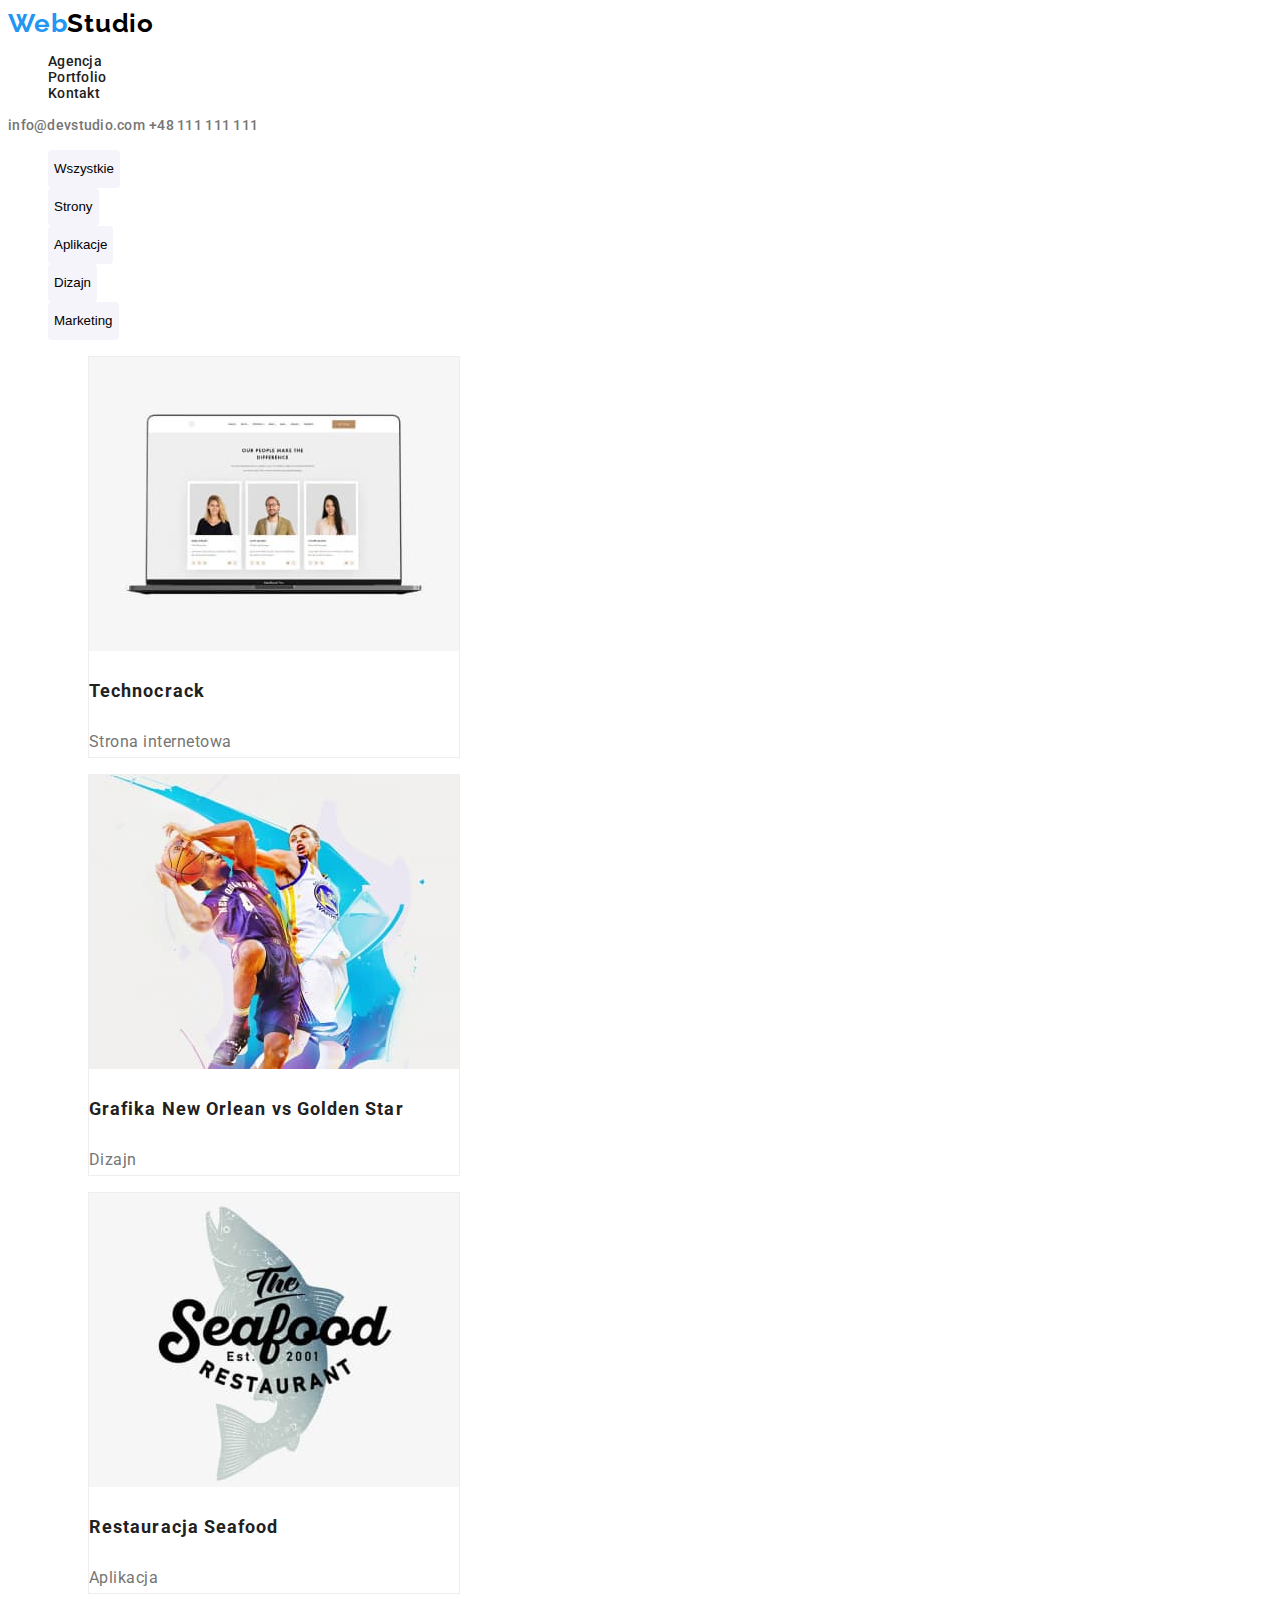
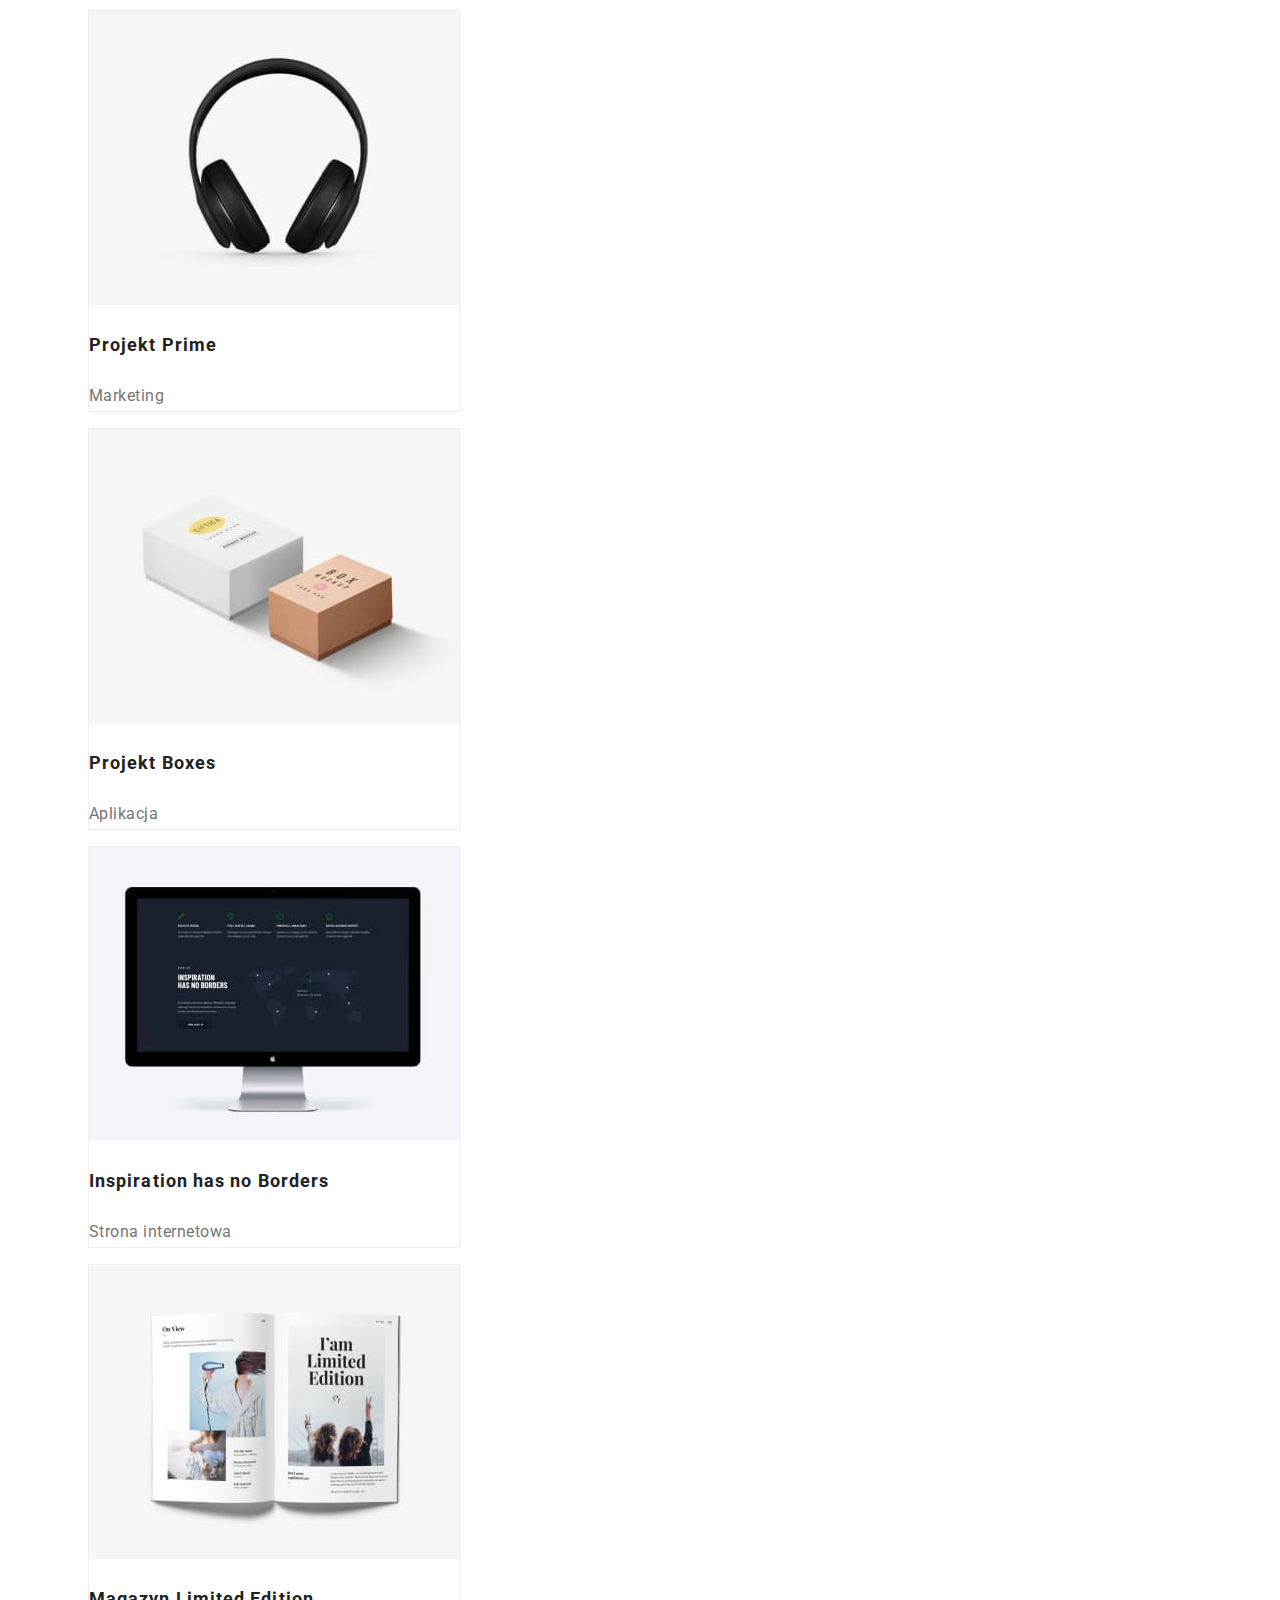
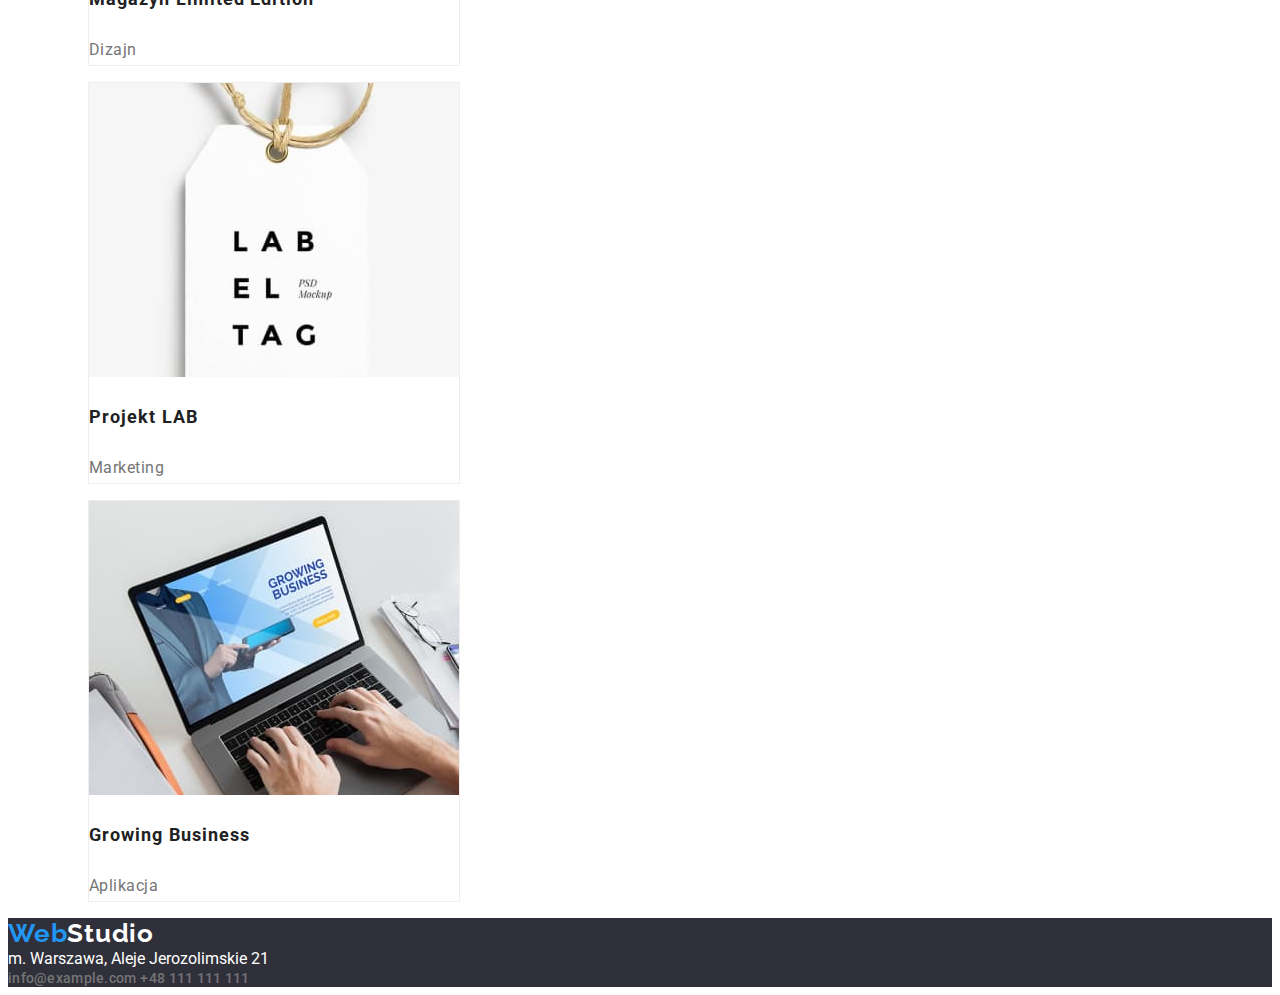
==== portfolio.html @ 74520d7d "clone" ====
<!DOCTYPE html>
<html lang="en">
  <head>
    <link rel="preconnect" href="https://fonts.googleapis.com" />
    <link rel="preconnect" href="https://fonts.gstatic.com" crossorigin />
    <link
      href="https://fonts.googleapis.com/css2?family=Raleway:wght@700&family=Roboto:wght@400;500;700;900&display=swap"
      rel="stylesheet"
    />
    <link rel="stylesheet" href="./css/styles.css" />
    <meta charset="UTF-8" />
    <meta http-equiv="X-UA-Compatible" content="IE=edge" />
    <meta name="viewport" content="width=device-width, initial-scale=1.0" />
    <title>Portfolio</title>
  </head>
  <body>
    <header>
      <a class="logo" href="./index.html">Web<span style="color: #000000">Studio</span></a>
      <nav>
        <ul class="nav_list">
          <li><a class="nav_link" href="#">Agencja</a></li>
          <li><a class="nav_link" href="./portfolio.html">Portfolio</a></li>
          <li><a class="nav_link" href="#">Kontakt</a></li>
        </ul>
      </nav>
      <a class="addres_link" href="mailto:info@devstudio.com">info@devstudio.com</a>
      <a class="addres_link" href="tel:48111111111">+48 111 111 111</a>
    </header>

    <div class="filters">
      <ul class="button_list">
        <li><button type="button">Wszystkie</button></li>
        <li><button type="button">Strony</button></li>
        <li><button type="button">Aplikacje</button></li>
        <li><button type="button">Dizajn</button></li>
        <li><button type="button">Marketing</button></li>
      </ul>
    </div>
    <main>
      <section class="project">
        <ul class="project_list">
          <li>
            <figure class="project_figure">
              <img class="img_project" src="./images/portfolio/website.jpg" alt="website" />
              <figcaption>
                <h3 class="project_h3">Technocrack</h3>
                <span class="project_description">Strona internetowa</span>
              </figcaption>
            </figure>
          </li>
          <li>
            <figure class="project_figure">
              <img
                class="img_project"
                src="./images/portfolio/basketball_players.jpg"
                alt="basketball_players"
              />
              <figcaption>
                <h3 class="project_h3">Grafika New Orlean vs Golden Star</h3>
                <span class="project_description">Dizajn</span>
              </figcaption>
            </figure>
          </li>
          <li>
            <figure class="project_figure">
              <img
                class="img_project"
                src="./images/portfolio/seafood_restaurant.jpg"
                alt="seafood_restaurant"
              />
              <figcaption>
                <h3 class="project_h3">Restauracja Seafood</h3>
                <span class="project_description">Aplikacja</span>
              </figcaption>
            </figure>
          </li>
          <li>
            <figure class="project_figure">
              <img class="img_project" src="./images/portfolio/headphones.jpg" alt="headphones" />
              <figcaption>
                <h3 class="project_h3">Projekt Prime</h3>
                <span class="project_description">Marketing</span>
              </figcaption>
            </figure>
          </li>
          <li>
            <figure class="project_figure">
              <img class="img_project" src="./images/portfolio/project_box.jpg" alt="project_box" />
              <figcaption>
                <h3 class="project_h3">Projekt Boxes</h3>
                <span class="project_description">Aplikacja</span>
              </figcaption>
            </figure>
          </li>
          <li>
            <figure class="project_figure">
              <img class="img_project" src="./images/portfolio/monitor.jpg" alt="monitor" />
              <figcaption>
                <h3 class="project_h3">Inspiration has no Borders</h3>
                <span class="project_description">Strona internetowa</span>
              </figcaption>
            </figure>
          </li>
          <li>
            <figure class="project_figure">
              <img class="img_project" src="./images/portfolio/magazine.jpg" alt="magazine" />
              <figcaption>
                <h3 class="project_h3">Magazyn Limited Edition</h3>
                <span class="project_description">Dizajn</span>
              </figcaption>
            </figure>
          </li>
          <li>
            <figure class="project_figure">
              <img class="img_project" src="./images/portfolio/tag.jpg" alt="tag" />
              <figcaption>
                <h3 class="project_h3">Projekt LAB</h3>
                <span class="project_description">Marketing</span>
              </figcaption>
            </figure>
          </li>
          <li>
            <figure class="project_figure">
              <img class="img_project" src="./images/portfolio/laptop.jpg" alt="laptop" />
              <figcaption>
                <h3 class="project_h3">Growing Business</h3>
                <span class="project_description">Aplikacja</span>
              </figcaption>
            </figure>
          </li>
        </ul>
      </section>
      <footer class="footer">
        <a class="logo" href="./index.html">Web<span style="color: #ffffff">Studio</span></a>
        <address>
          <div class="addres_street">m. Warszawa, Aleje Jerozolimskie 21</div>
          <a class="addres_link" href="#">info@example.com</a>
          <a class="addres_link" href="#">+48 111 111 111</a>
        </address>
      </footer>
    </main>
  </body>
</html>
---- css/styles.css ----
body{
    font-family: "roboto", sans-serif;
}
.logo{
    font-family: "raleway";
    background-color: transparent;
    text-decoration: none;
    color: #2196F3;
    font-weight: 700;
    font-size: 26px;
    line-height: 1.192;
    letter-spacing: 0.03em;
}
.h1{
    font-weight: 900;
    font-size: 44px;
    line-height: 1.363;
    letter-spacing: 0.06em;
    text-transform: uppercase;
    text-align: center;
    color: #FFFFFF;
}
.back_h1{
    background-color: #2F303A;   
}
.button_studio{
    font-weight: 700;
    font-size: 16px;
    line-height: 1.875;
    text-align: center;
    letter-spacing: 0.06em;
    border: none;
    color: #FFFFFF;
    background: #2196F3;
    box-shadow: 0px 4px 4px rgba(0, 0, 0, 0.15);
    border-radius: 4px;
    width: 200px;
    height: 50px;
    cursor: pointer;
}
.article_h2{
   font-size: 14px;
   font-weight: 700;
}
.article_p{
    color:#757575 ;
    font-size: 14px;
}
.services_h2, .team_h2{
    font-weight: 700;
    font-size: 36px;
    line-height: 1.166;
    text-align: center;
    letter-spacing: 0.03em;
    color: #212121;
}
.team{
    background: #F5F4FA;
}
.team_h3{
    font-weight: 500;
    font-size: 16px;
    line-height: 1.187;
    text-align: center;
    letter-spacing: 0.03em;
    color: 212121;
}
.team_description{
    font-size: 16px;
    line-height: 1.187;
    text-align: center;
    letter-spacing: 0.03em;
    color: #757575;

}
.team_figure{
    width: 270px;
    background: #FFFFFF;
    box-shadow: 0px 1px 3px rgba(0, 0, 0, 0.12), 0px 1px 1px rgba(0, 0, 0, 0.14), 0px 2px 1px rgba(0, 0, 0, 0.2);
    border-radius: 0px 0px 4px 4px
}
.img_services, .img_project {
    width: 370px;
    height: 294px;
}
.img_team {
    width: 270px;
    height: 260px;
}

button[type="button"] {
    height: 38px;
    background: #F5F4FA;
    border-radius: 4px;
    border: none;
    
}
button[type="button"]:hover{
    background-color: #2196F3;
    color: #FFFFFF;
    cursor: pointer;
}
button[type="button"]:focus{
    background-color: #2196F3;
    color: #FFFFFF;
}

.nav_list, .addres_link{
    font-weight: 500;
    font-size: 14px; 
    line-height: 1.1428;
    letter-spacing: 0.02em;
}
.nav_link{
    background-color: transparent;
    text-decoration: none;
    color: #212121;
}
.nav_link:hover {
    color: #2196f3;
}
.nav_link:active {
    color: brown;
}
.addres_link{ 
    background-color: transparent;
    text-decoration: none;
    color: #757575;
    font-style: normal;
}
.addres_link:hover {
    color: #2196f3;
}
.addres_link:active {
    color: brown;
}
.nav_list, .article_list, .services_list, .team_list, .button_list, .project_list{
    list-style-type: none 
}
.project_figure{
    width: 370px;
    background: #FFFFFF;
    border: 1px solid #EEEEEE;
}
.project_h3{
    font-weight: 700;
    font-size: 18px;
    line-height: 2;
    letter-spacing: 0.06em;
    color: #212121;
}
.project_description{ 
    font-size: 16px;
    line-height: 1.875;
    letter-spacing: 0.03em;
    color: #757575;
}
  .footer{
    background-color:#2F303A ;
}
 .addres_street{
    font-style: normal;
    color: #FFFFFF;
 }
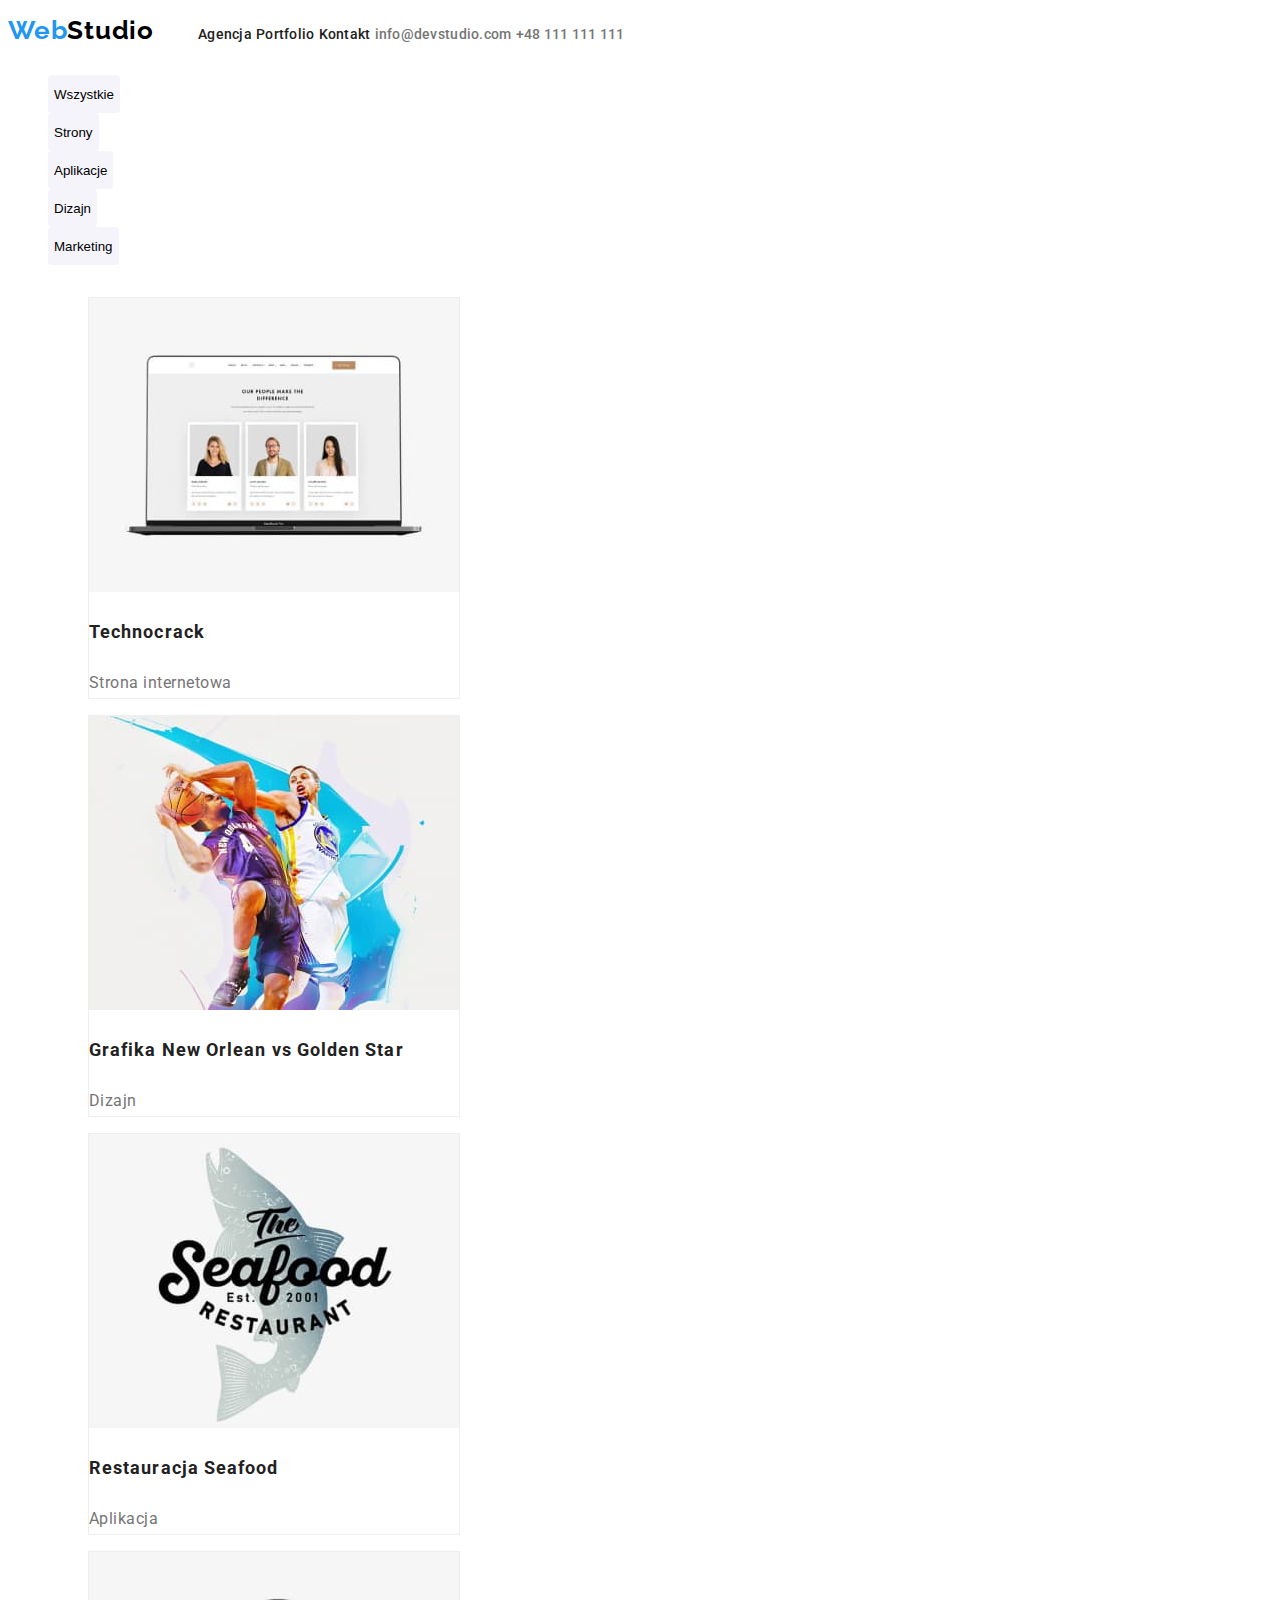
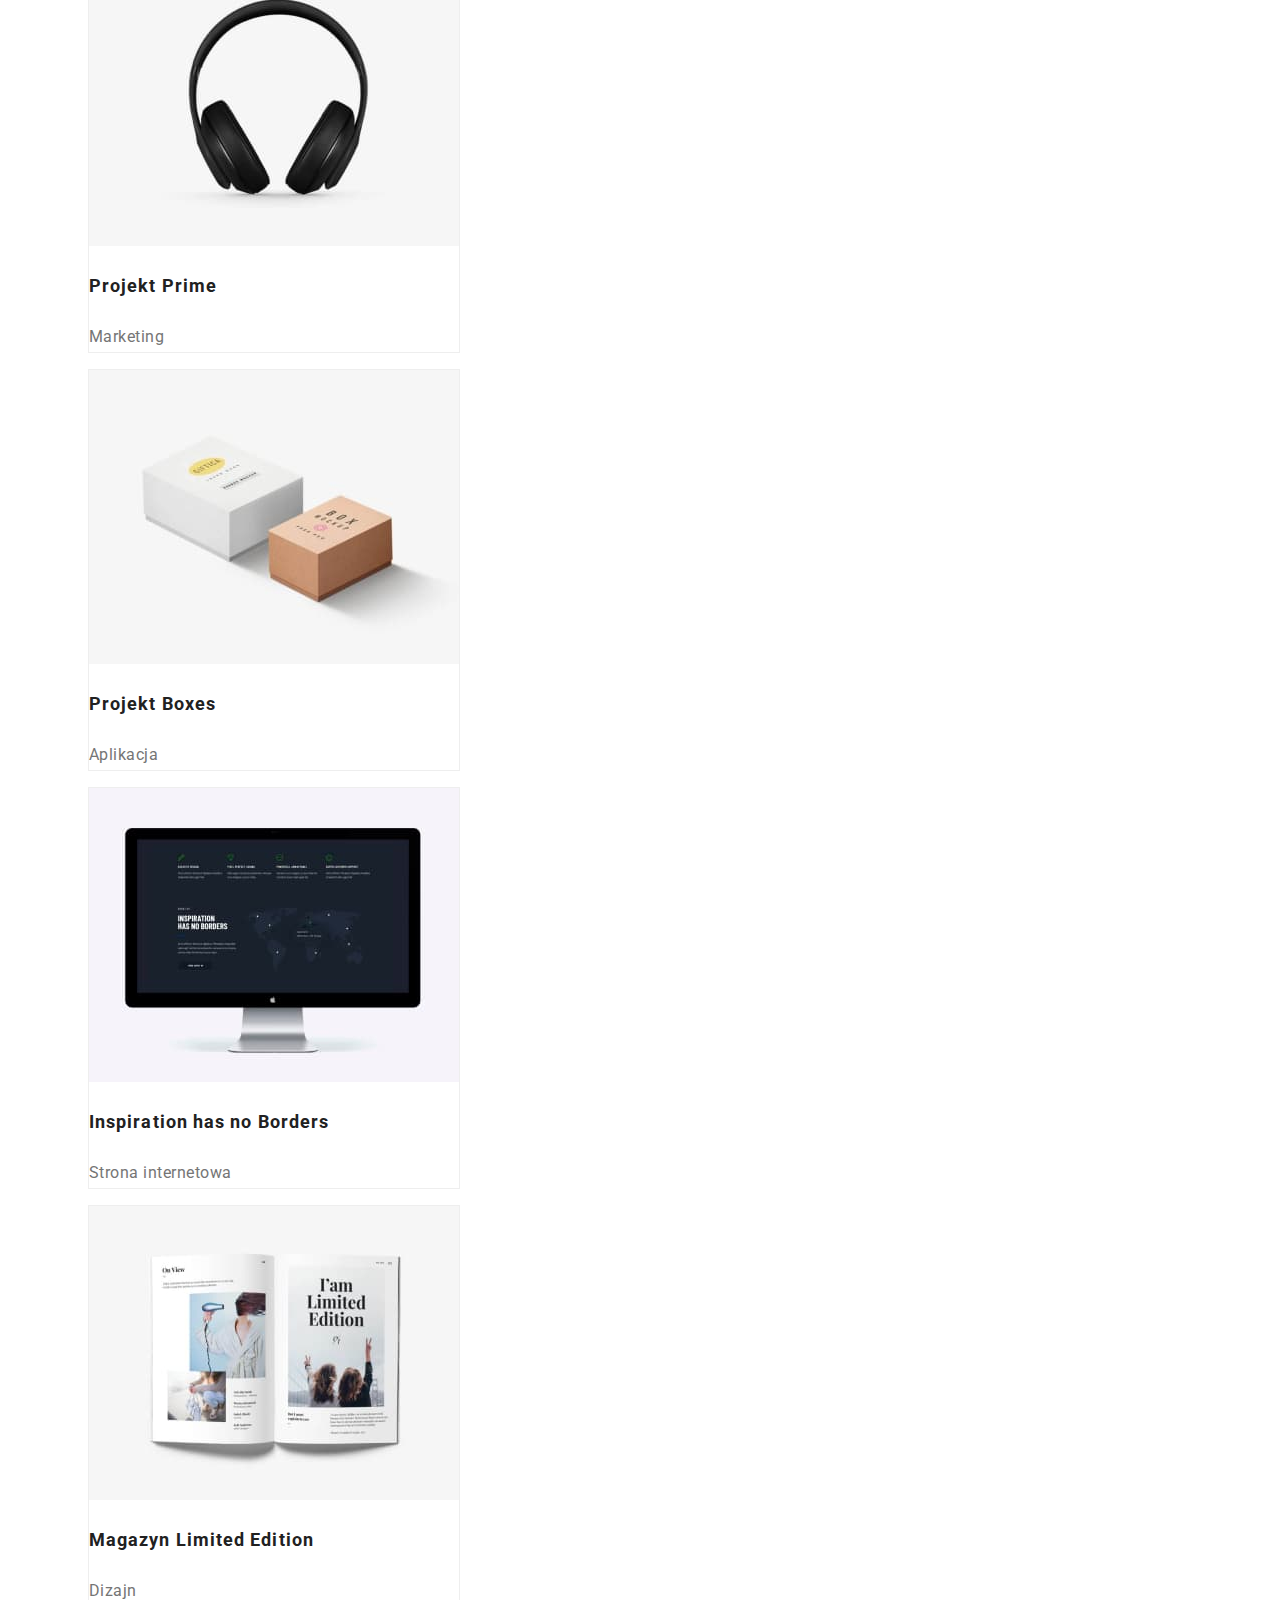
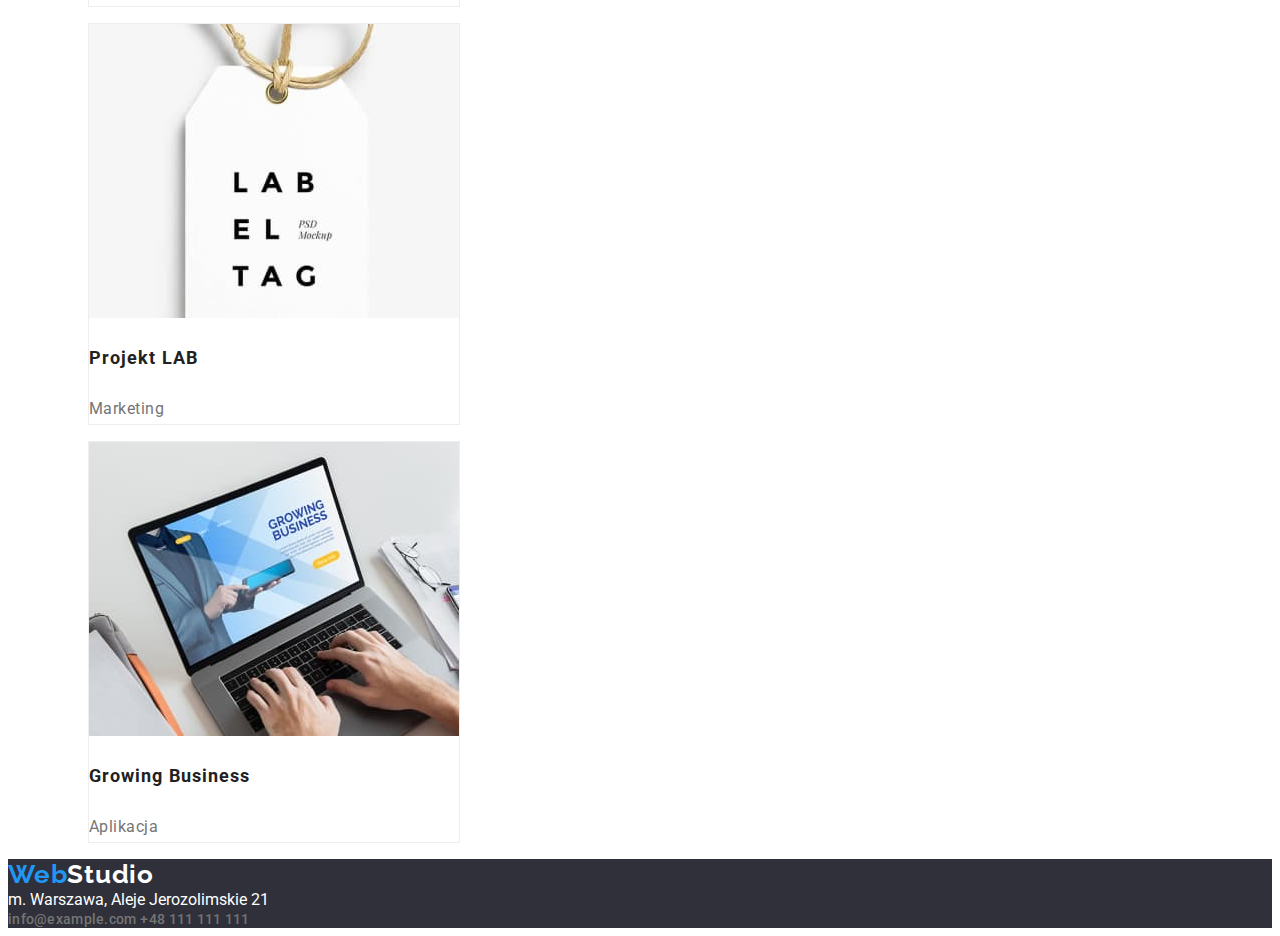
==== commit 2b795cef: "styl" ====
--- a/portfolio.html
+++ b/portfolio.html
@@ -14,19 +14,18 @@
     <title>Portfolio</title>
   </head>
   <body>
-    <header>
+    <header  class="header">
       <a class="logo" href="./index.html">Web<span style="color: #000000">Studio</span></a>
-      <nav>
-        <ul class="nav_list">
-          <li><a class="nav_link" href="#">Agencja</a></li>
-          <li><a class="nav_link" href="./portfolio.html">Portfolio</a></li>
-          <li><a class="nav_link" href="#">Kontakt</a></li>
+      <nav class="nav">
+        <ul>
+          <li class="nav_list"><a class="nav_link" href="#">Agencja</a></li>
+          <li class="nav_list"><a class="nav_link" href="./portfolio.html">Portfolio</a></li>
+          <li class="nav_list"><a class="nav_link" href="#">Kontakt</a></li>
         </ul>
       </nav>
       <a class="addres_link" href="mailto:info@devstudio.com">info@devstudio.com</a>
       <a class="addres_link" href="tel:48111111111">+48 111 111 111</a>
     </header>
-
     <div class="filters">
       <ul class="button_list">
         <li><button type="button">Wszystkie</button></li>
--- a/css/styles.css
+++ b/css/styles.css
@@ -1,5 +1,9 @@
 body{
     font-family: "roboto", sans-serif;
+}
+.container {
+    max-width: 200px;
+    
 }
 .logo{
     font-family: "raleway";
@@ -21,9 +25,10 @@
     color: #FFFFFF;
 }
 .back_h1{
-    background-color: #2F303A;   
+    background-color: #2F303A;
 }
 .button_studio{
+
     font-weight: 700;
     font-size: 16px;
     line-height: 1.875;
@@ -87,7 +92,12 @@
     width: 270px;
     height: 260px;
 }
+.filters{
+    display: flex;
+    align-items: center;
+    justify-content: space-between;
 
+}
 button[type="button"] {
     height: 38px;
     background: #F5F4FA;
@@ -104,17 +114,22 @@
     background-color: #2196F3;
     color: #FFFFFF;
 }
-
+.header, .nav{
+    display:inline-block;
+}
 .nav_list, .addres_link{
     font-weight: 500;
     font-size: 14px; 
     line-height: 1.1428;
     letter-spacing: 0.02em;
+    display: inline;
+justify-items: center
 }
 .nav_link{
     background-color: transparent;
     text-decoration: none;
     color: #212121;
+
 }
 .nav_link:hover {
     color: #2196f3;
@@ -161,4 +176,14 @@
  .addres_street{
     font-style: normal;
     color: #FFFFFF;
- }+ }
+ .services_list, .team_list{
+    display: inline-block;
+ }
+.article_list{
+    display: inline-block;
+    width: 270px;
+}
+.addres_footer{
+    display: block;
+}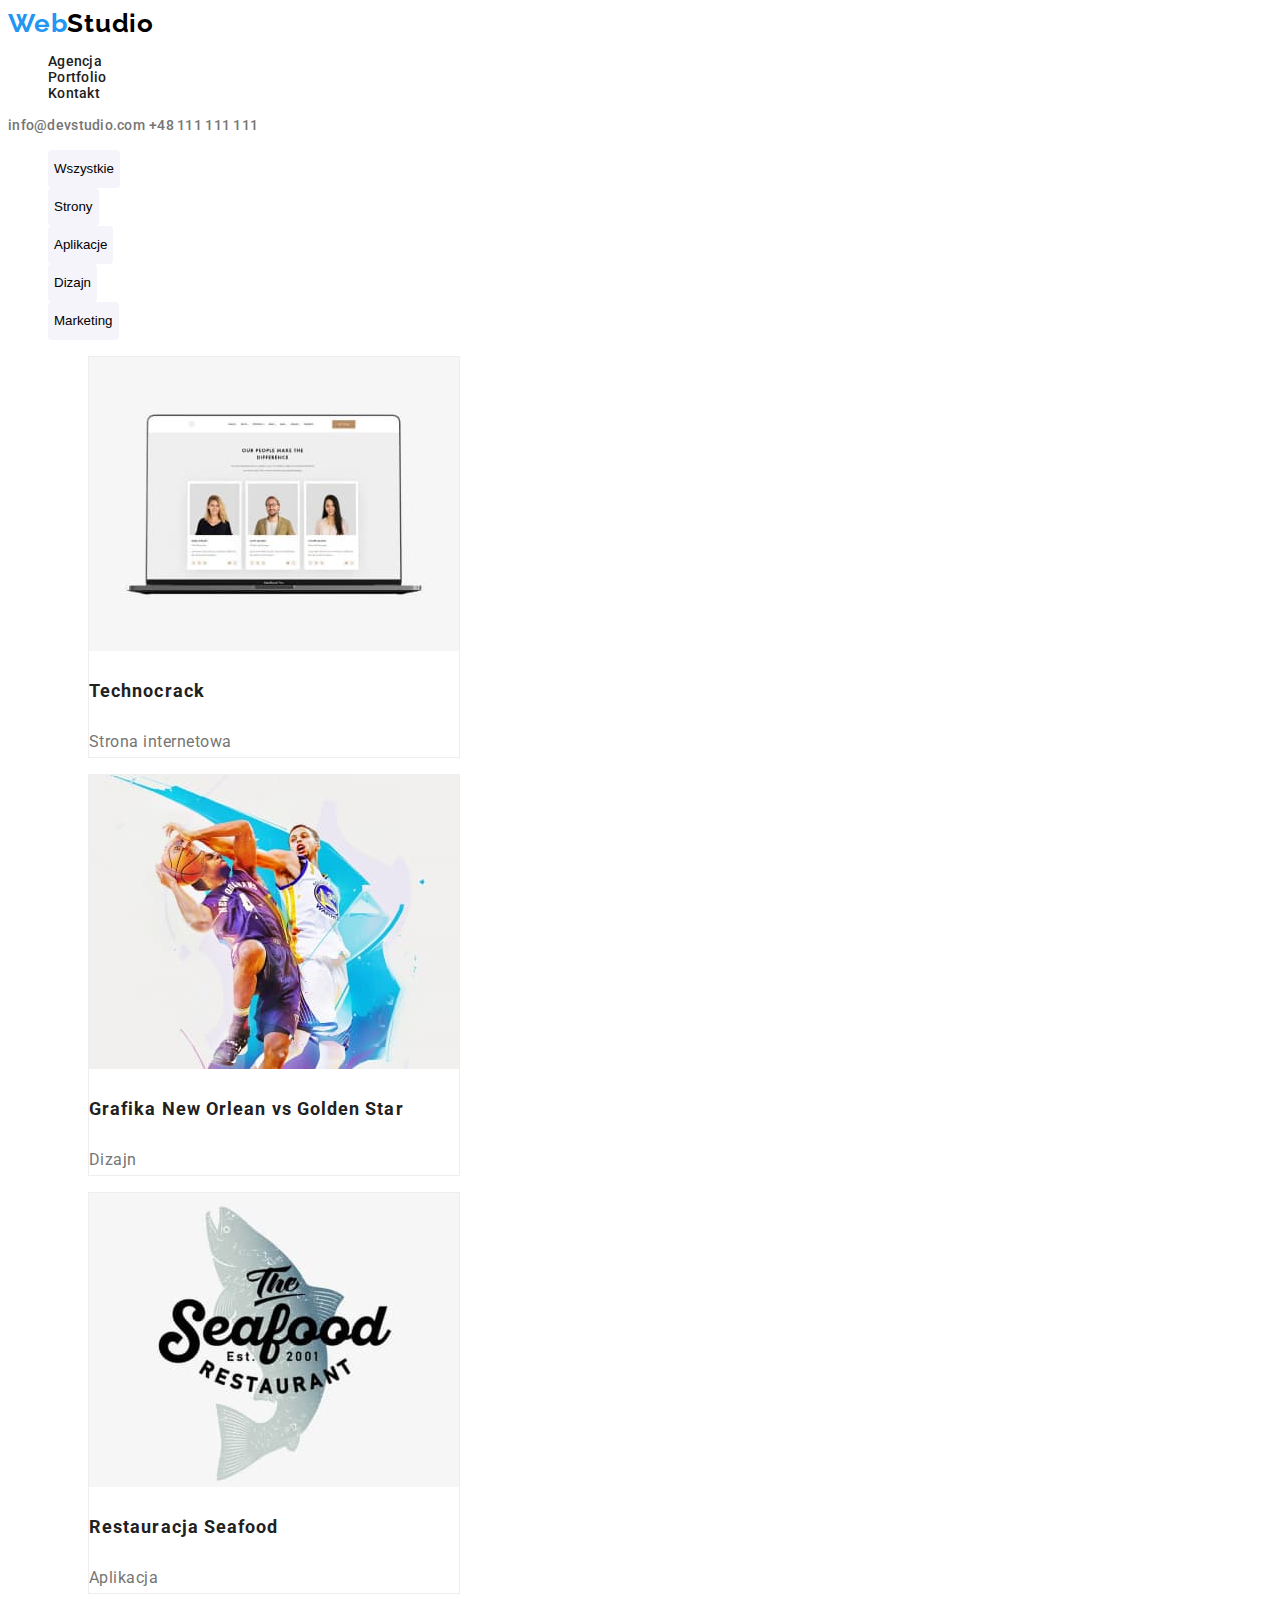
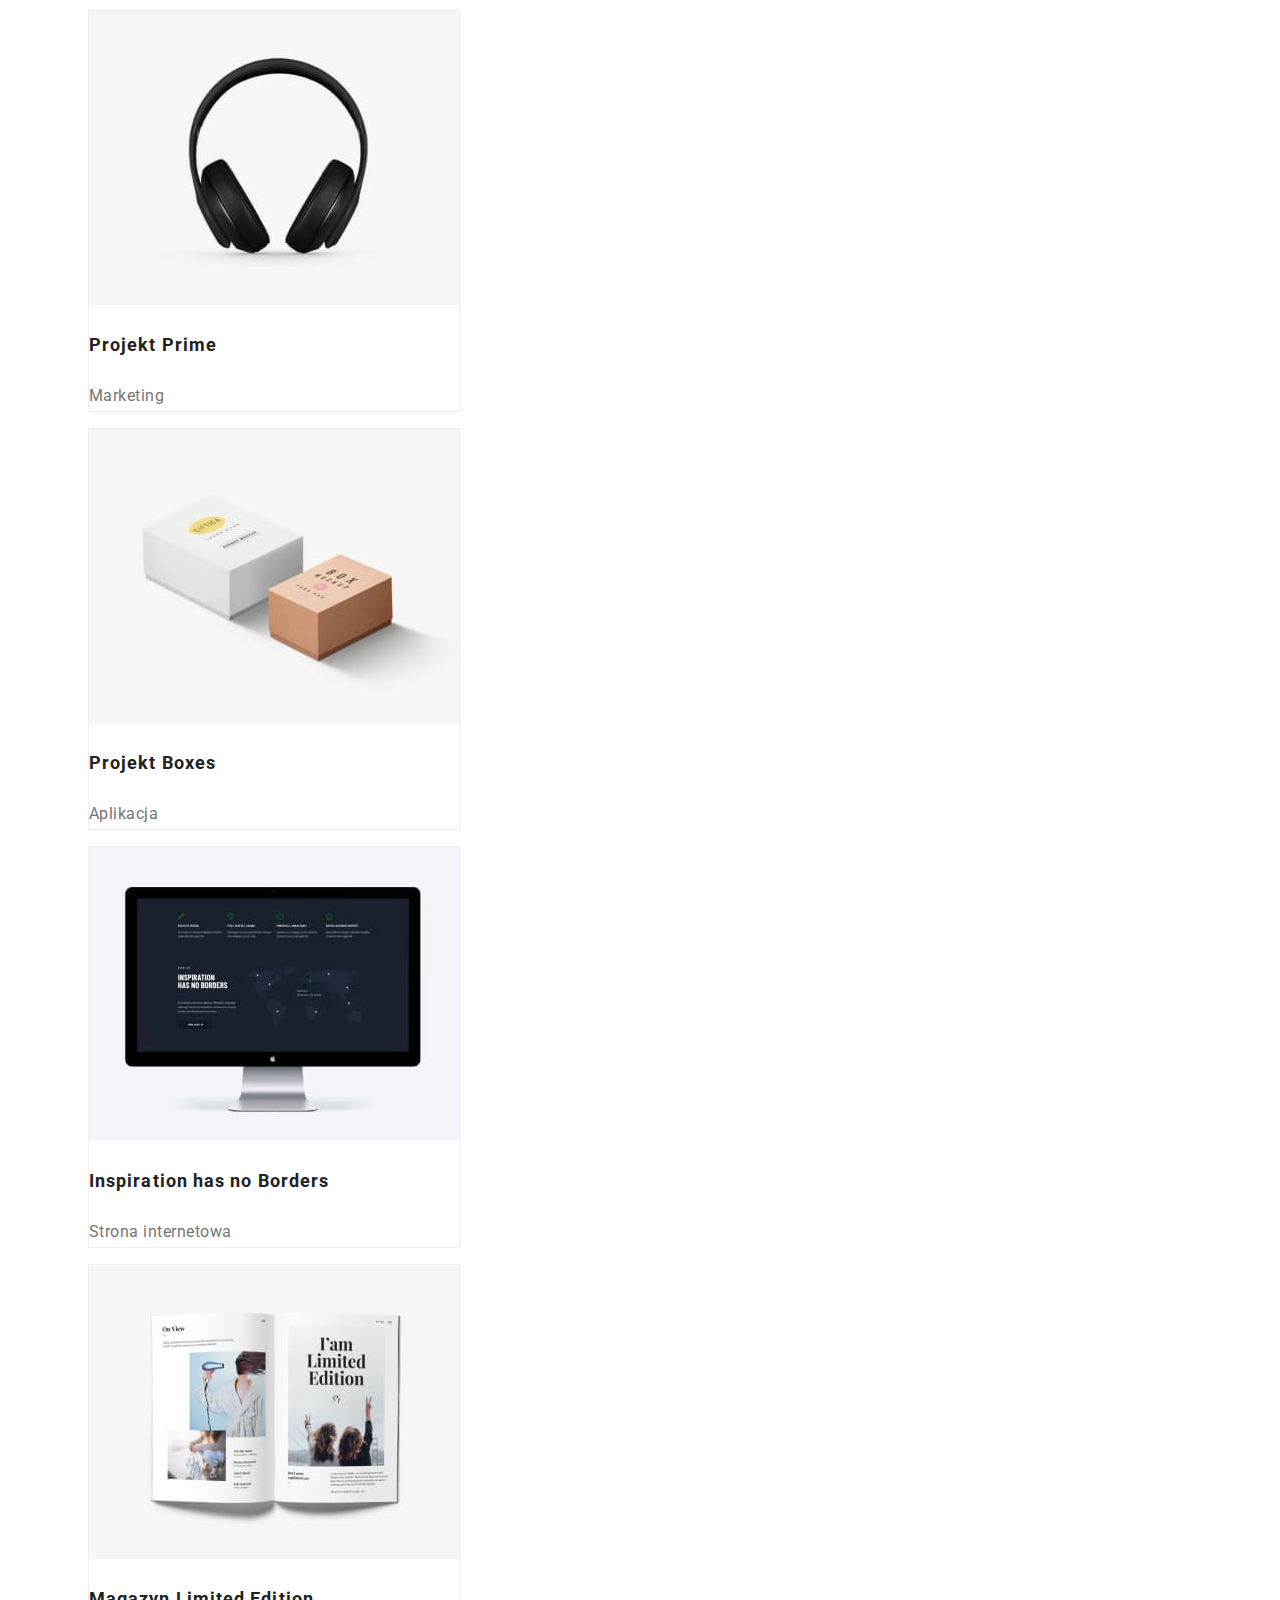
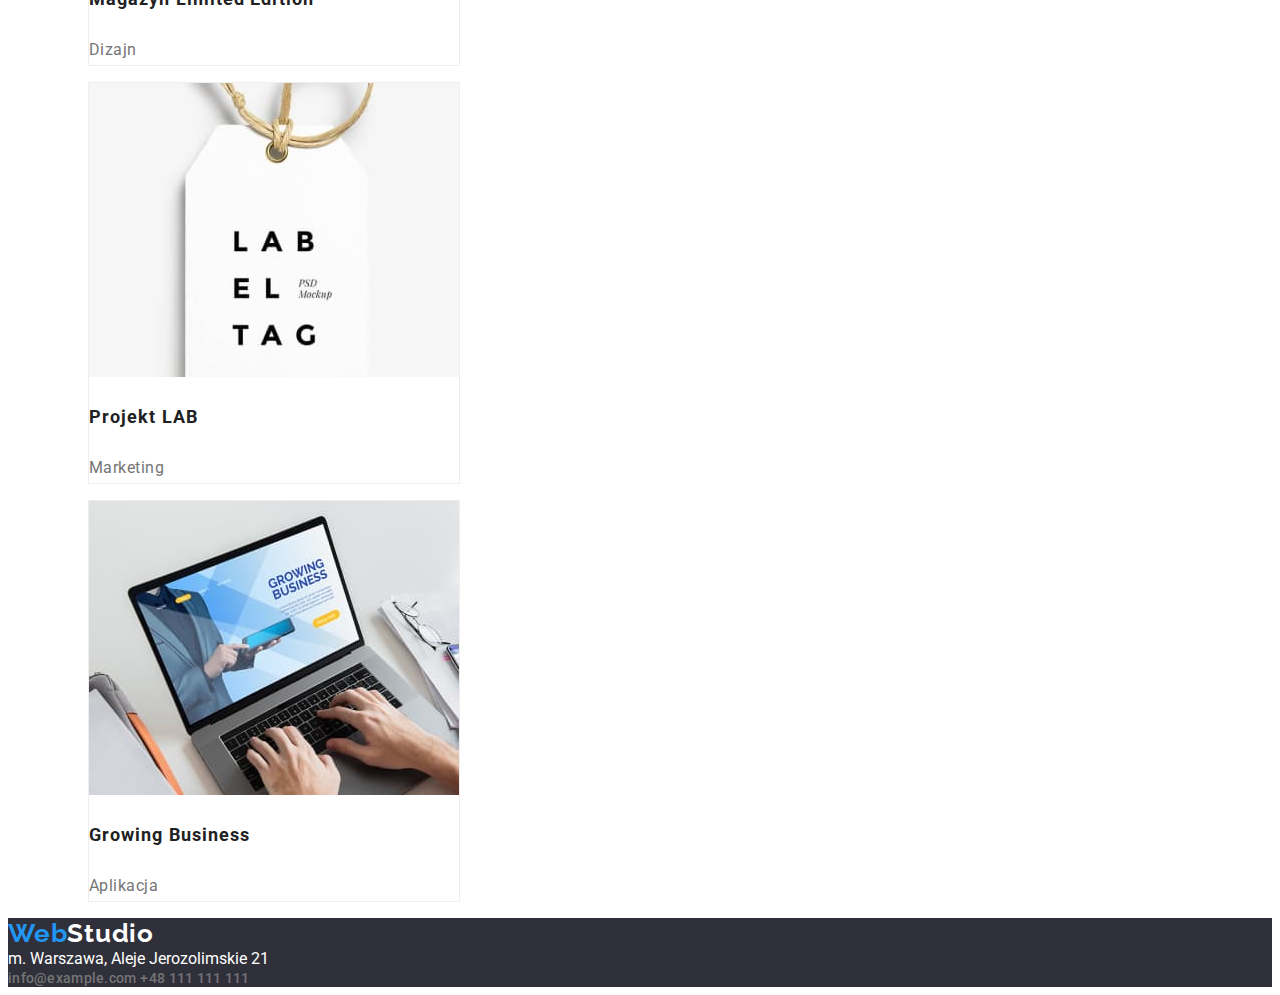
==== commit 5dd0bd3e: "clone" ====
--- a/portfolio.html
+++ b/portfolio.html
@@ -14,18 +14,19 @@
     <title>Portfolio</title>
   </head>
   <body>
-    <header  class="header">
+    <header>
       <a class="logo" href="./index.html">Web<span style="color: #000000">Studio</span></a>
-      <nav class="nav">
-        <ul>
-          <li class="nav_list"><a class="nav_link" href="#">Agencja</a></li>
-          <li class="nav_list"><a class="nav_link" href="./portfolio.html">Portfolio</a></li>
-          <li class="nav_list"><a class="nav_link" href="#">Kontakt</a></li>
+      <nav>
+        <ul class="nav_list">
+          <li><a class="nav_link" href="#">Agencja</a></li>
+          <li><a class="nav_link" href="./portfolio.html">Portfolio</a></li>
+          <li><a class="nav_link" href="#">Kontakt</a></li>
         </ul>
       </nav>
       <a class="addres_link" href="mailto:info@devstudio.com">info@devstudio.com</a>
       <a class="addres_link" href="tel:48111111111">+48 111 111 111</a>
     </header>
+
     <div class="filters">
       <ul class="button_list">
         <li><button type="button">Wszystkie</button></li>
@@ -42,7 +43,7 @@
             <figure class="project_figure">
               <img class="img_project" src="./images/portfolio/website.jpg" alt="website" />
               <figcaption>
-                <h3 class="project_h3">Technocrack</h3>
+                <h3 class="project_figure_header">Technocrack</h3>
                 <span class="project_description">Strona internetowa</span>
               </figcaption>
             </figure>
@@ -55,7 +56,7 @@
                 alt="basketball_players"
               />
               <figcaption>
-                <h3 class="project_h3">Grafika New Orlean vs Golden Star</h3>
+                <h3 class="project_figure_header">Grafika New Orlean vs Golden Star</h3>
                 <span class="project_description">Dizajn</span>
               </figcaption>
             </figure>
@@ -68,7 +69,7 @@
                 alt="seafood_restaurant"
               />
               <figcaption>
-                <h3 class="project_h3">Restauracja Seafood</h3>
+                <h3 class="project_figure_header">Restauracja Seafood</h3>
                 <span class="project_description">Aplikacja</span>
               </figcaption>
             </figure>
@@ -77,7 +78,7 @@
             <figure class="project_figure">
               <img class="img_project" src="./images/portfolio/headphones.jpg" alt="headphones" />
               <figcaption>
-                <h3 class="project_h3">Projekt Prime</h3>
+                <h3 class="project_figure_header">Projekt Prime</h3>
                 <span class="project_description">Marketing</span>
               </figcaption>
             </figure>
@@ -86,7 +87,7 @@
             <figure class="project_figure">
               <img class="img_project" src="./images/portfolio/project_box.jpg" alt="project_box" />
               <figcaption>
-                <h3 class="project_h3">Projekt Boxes</h3>
+                <h3 class="project_figure_header">Projekt Boxes</h3>
                 <span class="project_description">Aplikacja</span>
               </figcaption>
             </figure>
@@ -95,7 +96,7 @@
             <figure class="project_figure">
               <img class="img_project" src="./images/portfolio/monitor.jpg" alt="monitor" />
               <figcaption>
-                <h3 class="project_h3">Inspiration has no Borders</h3>
+                <h3 class="project_figure_header">Inspiration has no Borders</h3>
                 <span class="project_description">Strona internetowa</span>
               </figcaption>
             </figure>
@@ -104,7 +105,7 @@
             <figure class="project_figure">
               <img class="img_project" src="./images/portfolio/magazine.jpg" alt="magazine" />
               <figcaption>
-                <h3 class="project_h3">Magazyn Limited Edition</h3>
+                <h3 class="project_figure_header">Magazyn Limited Edition</h3>
                 <span class="project_description">Dizajn</span>
               </figcaption>
             </figure>
@@ -113,7 +114,7 @@
             <figure class="project_figure">
               <img class="img_project" src="./images/portfolio/tag.jpg" alt="tag" />
               <figcaption>
-                <h3 class="project_h3">Projekt LAB</h3>
+                <h3 class="project_figure_header">Projekt LAB</h3>
                 <span class="project_description">Marketing</span>
               </figcaption>
             </figure>
@@ -122,7 +123,7 @@
             <figure class="project_figure">
               <img class="img_project" src="./images/portfolio/laptop.jpg" alt="laptop" />
               <figcaption>
-                <h3 class="project_h3">Growing Business</h3>
+                <h3 class="project_figure_header">Growing Business</h3>
                 <span class="project_description">Aplikacja</span>
               </figcaption>
             </figure>
--- a/css/styles.css
+++ b/css/styles.css
@@ -1,189 +1,189 @@
-body{
+body {
     font-family: "roboto", sans-serif;
 }
-.container {
-    max-width: 200px;
-    
-}
-.logo{
+
+.logo {
     font-family: "raleway";
     background-color: transparent;
     text-decoration: none;
     color: #2196F3;
     font-weight: 700;
-    font-size: 26px;
+    font-size: 1.625rem;
     line-height: 1.192;
     letter-spacing: 0.03em;
 }
-.h1{
+
+.hero_header {
     font-weight: 900;
-    font-size: 44px;
+    font-size: 2.75rem;
     line-height: 1.363;
     letter-spacing: 0.06em;
     text-transform: uppercase;
     text-align: center;
     color: #FFFFFF;
 }
-.back_h1{
-    background-color: #2F303A;
+
+.hero {
+    background-color: #2F303A;   
 }
-.button_studio{
 
+.hero_button {
     font-weight: 700;
-    font-size: 16px;
+    font-size: 1rem;
     line-height: 1.875;
     text-align: center;
     letter-spacing: 0.06em;
     border: none;
     color: #FFFFFF;
     background: #2196F3;
-    box-shadow: 0px 4px 4px rgba(0, 0, 0, 0.15);
+    box-shadow: 0px 4px 4px #00000026;
     border-radius: 4px;
     width: 200px;
     height: 50px;
     cursor: pointer;
 }
-.article_h2{
-   font-size: 14px;
+
+.article_header {
+   font-size: 0.875rem;
    font-weight: 700;
 }
-.article_p{
+
+.article_text {
     color:#757575 ;
-    font-size: 14px;
+    font-size: 0.875rem;
 }
-.services_h2, .team_h2{
+
+.services_header, .team_header {
     font-weight: 700;
-    font-size: 36px;
+    font-size: 2.25rem;
     line-height: 1.166;
     text-align: center;
     letter-spacing: 0.03em;
     color: #212121;
 }
-.team{
+
+.team {
     background: #F5F4FA;
 }
-.team_h3{
+
+.team_figure_header {
     font-weight: 500;
-    font-size: 16px;
+    font-size: 1rem;
     line-height: 1.187;
     text-align: center;
     letter-spacing: 0.03em;
     color: 212121;
 }
-.team_description{
-    font-size: 16px;
+
+.team_description {
+    font-size: 1rem;
     line-height: 1.187;
     text-align: center;
     letter-spacing: 0.03em;
     color: #757575;
+}
 
-}
-.team_figure{
+.team_figure {
     width: 270px;
     background: #FFFFFF;
-    box-shadow: 0px 1px 3px rgba(0, 0, 0, 0.12), 0px 1px 1px rgba(0, 0, 0, 0.14), 0px 2px 1px rgba(0, 0, 0, 0.2);
+    box-shadow: 0px 1px 3px #0000001f, 0px 1px 1px #00000024, 0px 2px 1px #00000033;
     border-radius: 0px 0px 4px 4px
 }
+
 .img_services, .img_project {
     width: 370px;
     height: 294px;
 }
+
 .img_team {
     width: 270px;
     height: 260px;
 }
-.filters{
-    display: flex;
-    align-items: center;
-    justify-content: space-between;
 
-}
 button[type="button"] {
     height: 38px;
     background: #F5F4FA;
     border-radius: 4px;
-    border: none;
-    
+    border: none;   
 }
-button[type="button"]:hover{
+
+button[type="button"]:hover {
     background-color: #2196F3;
     color: #FFFFFF;
     cursor: pointer;
 }
-button[type="button"]:focus{
+
+button[type="button"]:focus {
     background-color: #2196F3;
     color: #FFFFFF;
 }
-.header, .nav{
-    display:inline-block;
-}
-.nav_list, .addres_link{
+
+.nav_list, .addres_link {
     font-weight: 500;
-    font-size: 14px; 
+    font-size: 0.875rem; 
     line-height: 1.1428;
     letter-spacing: 0.02em;
-    display: inline;
-justify-items: center
 }
-.nav_link{
+
+.nav_link {
     background-color: transparent;
     text-decoration: none;
     color: #212121;
+}
 
-}
 .nav_link:hover {
     color: #2196f3;
 }
+
 .nav_link:active {
-    color: brown;
+    color: #a52a2a;
 }
-.addres_link{ 
+
+.addres_link {
     background-color: transparent;
     text-decoration: none;
     color: #757575;
     font-style: normal;
 }
+
 .addres_link:hover {
     color: #2196f3;
 }
+
 .addres_link:active {
-    color: brown;
+    color: #a52a2a;
 }
-.nav_list, .article_list, .services_list, .team_list, .button_list, .project_list{
+
+.nav_list, .article_list, .services_list, .team_list, .button_list, .project_list {
     list-style-type: none 
 }
-.project_figure{
+
+.project_figure {
     width: 370px;
     background: #FFFFFF;
     border: 1px solid #EEEEEE;
 }
-.project_h3{
+
+.project_figure_header {
     font-weight: 700;
-    font-size: 18px;
+    font-size: 1.125rem;
     line-height: 2;
     letter-spacing: 0.06em;
     color: #212121;
 }
-.project_description{ 
-    font-size: 16px;
+
+.project_description {
+    font-size: 1rem;
     line-height: 1.875;
     letter-spacing: 0.03em;
     color: #757575;
 }
-  .footer{
+
+.footer {
     background-color:#2F303A ;
 }
- .addres_street{
+
+.addres_street {
     font-style: normal;
     color: #FFFFFF;
- }
- .services_list, .team_list{
-    display: inline-block;
- }
-.article_list{
-    display: inline-block;
-    width: 270px;
-}
-.addres_footer{
-    display: block;
 }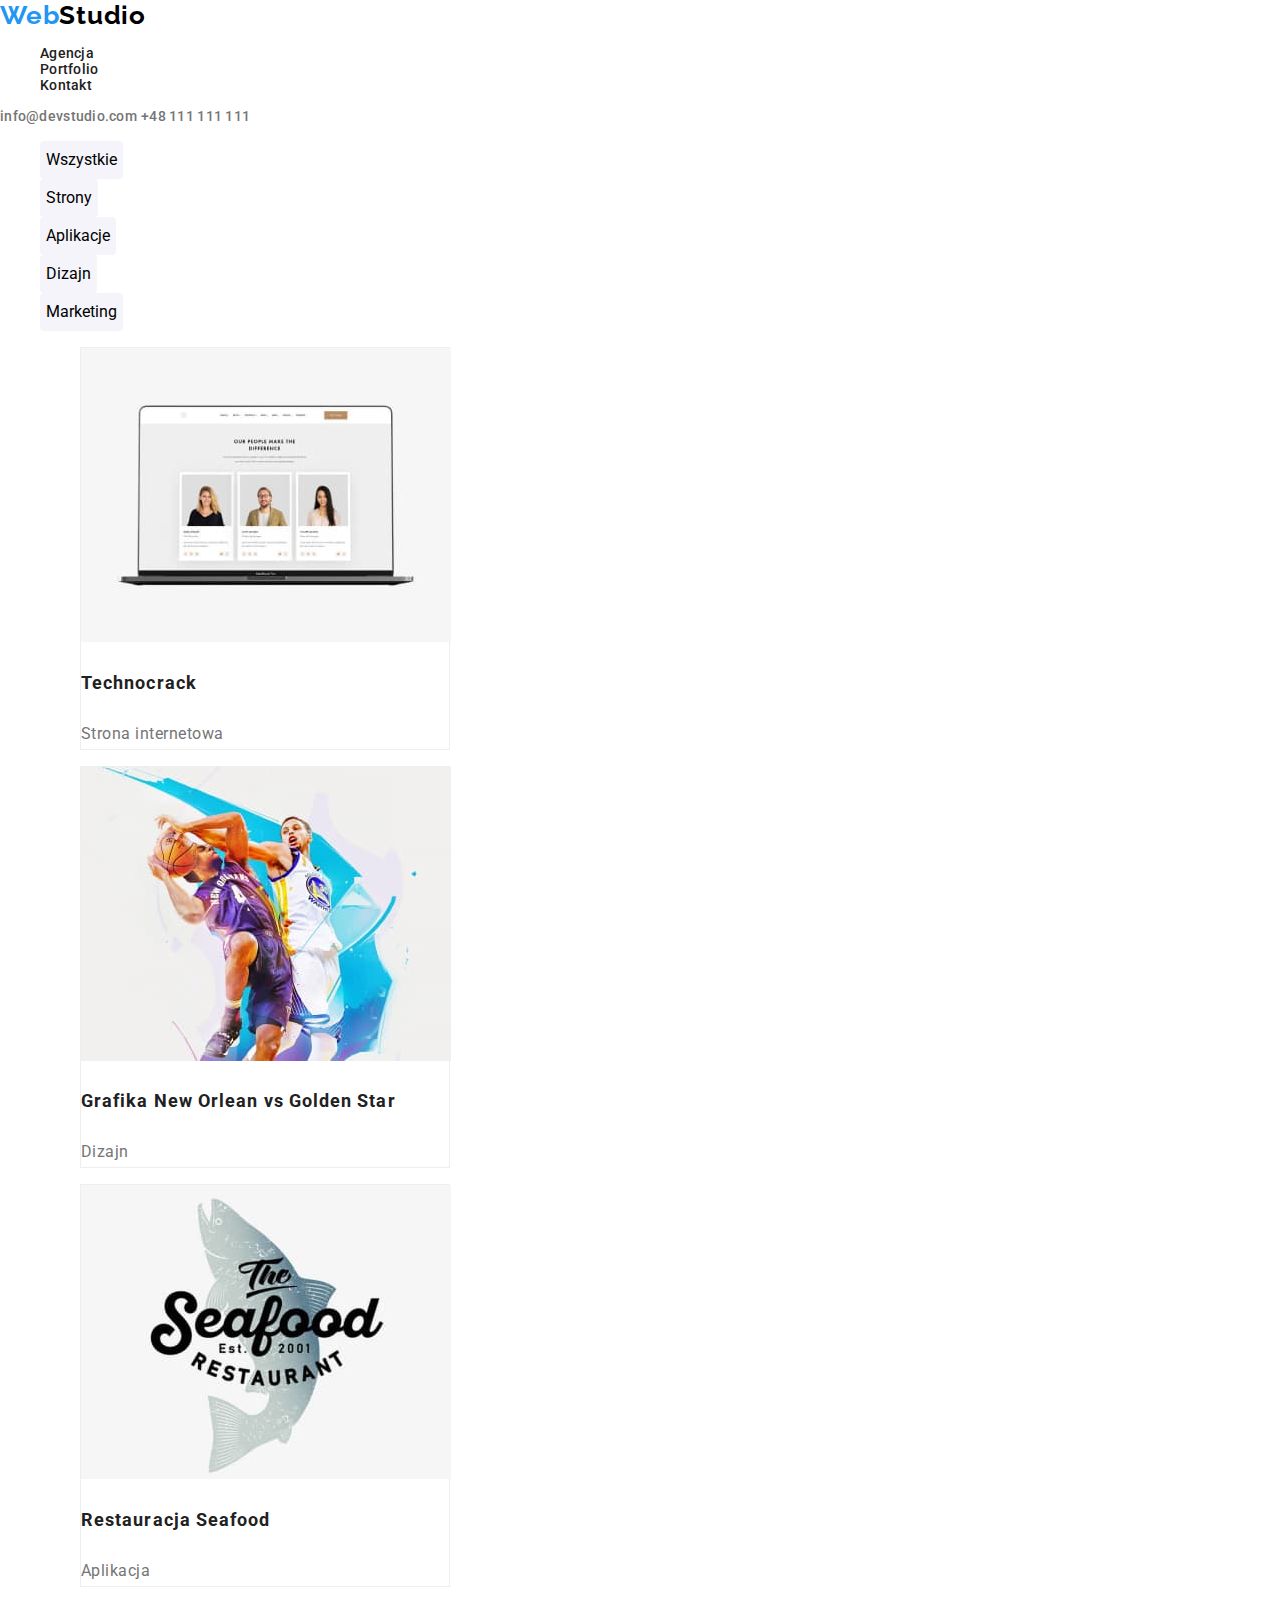
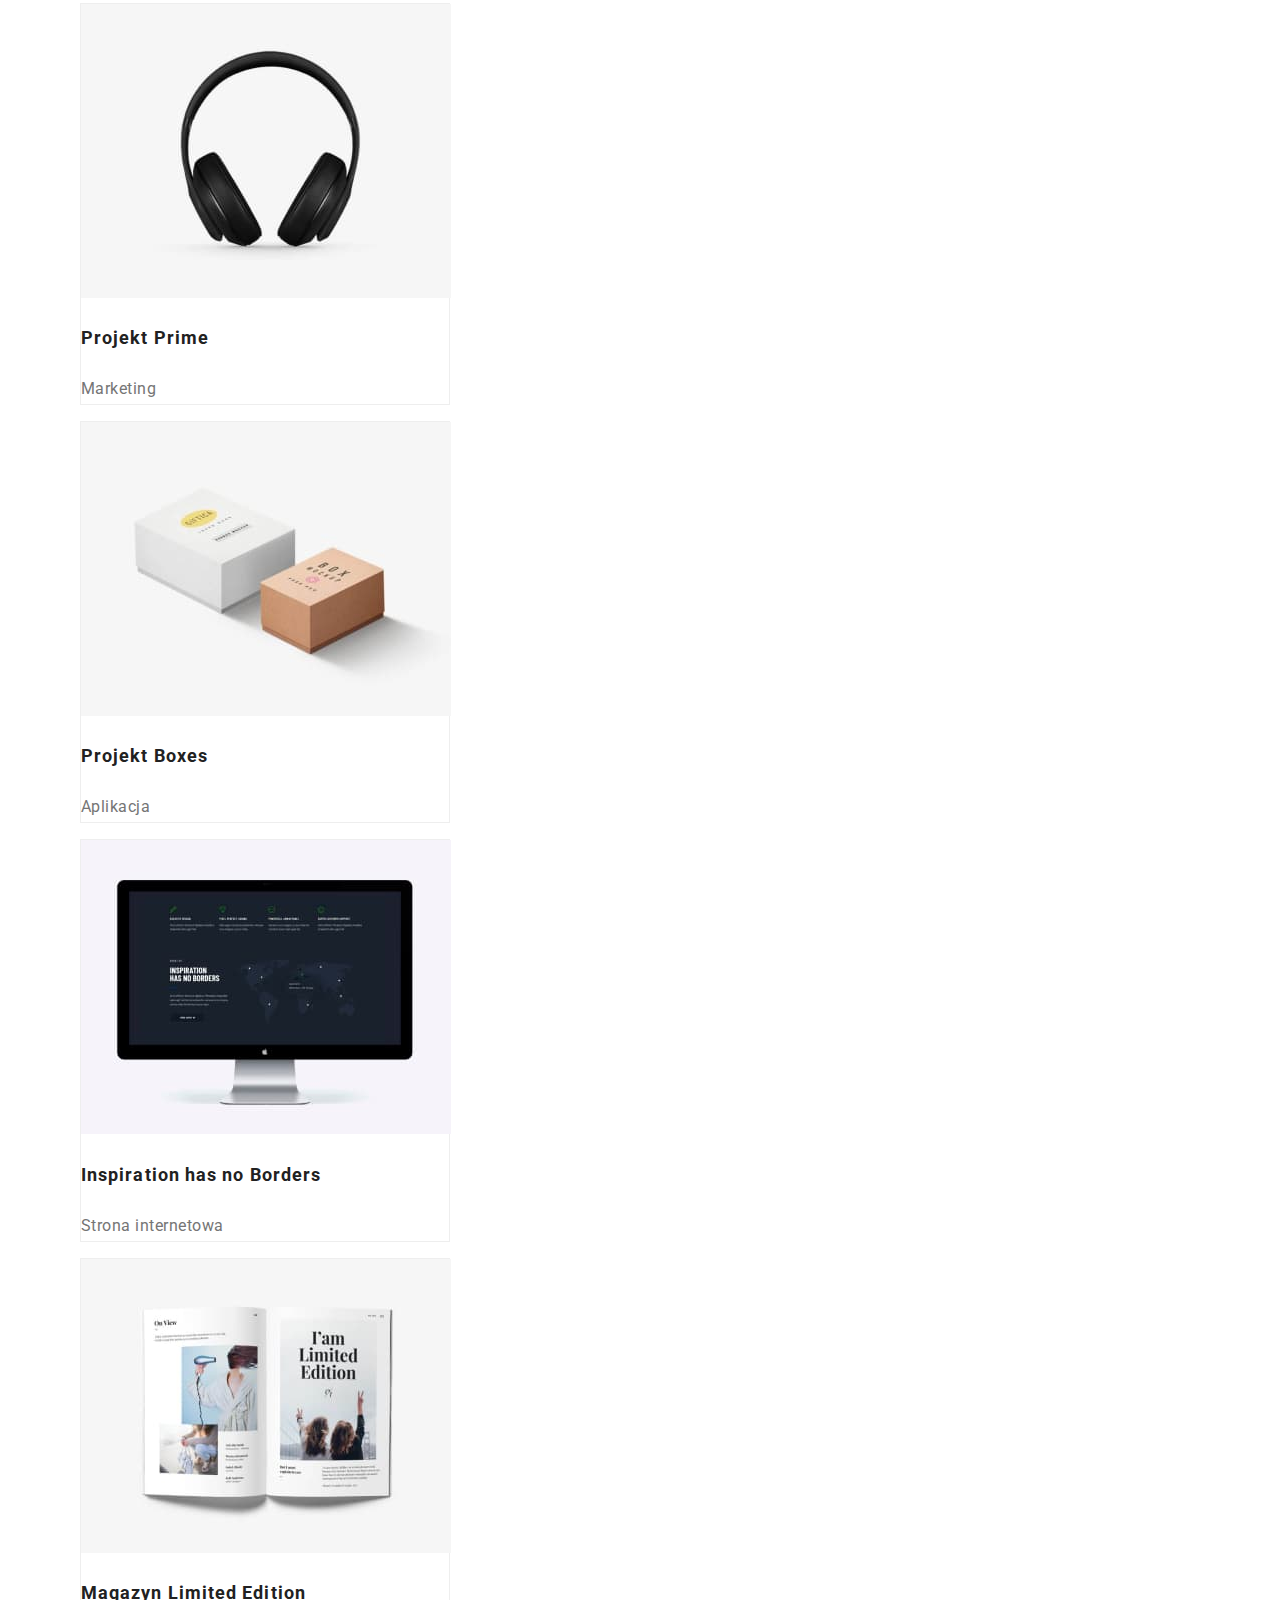
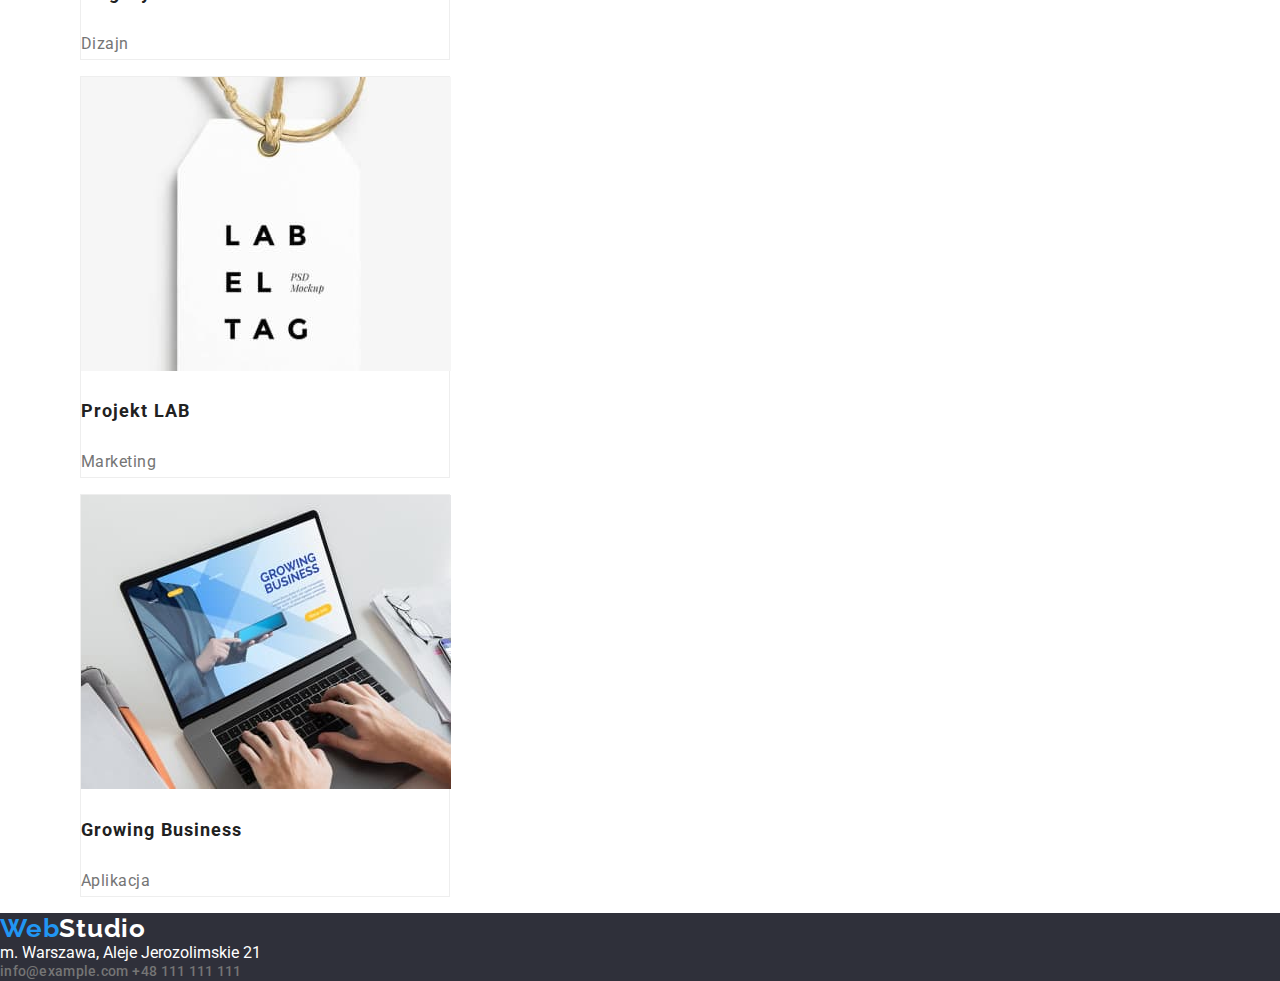
==== commit da91316d: "normaliz" ====
--- a/portfolio.html
+++ b/portfolio.html
@@ -7,6 +7,10 @@
       href="https://fonts.googleapis.com/css2?family=Raleway:wght@700&family=Roboto:wght@400;500;700;900&display=swap"
       rel="stylesheet"
     />
+    <link
+    rel="stylesheet"
+    href="https://cdnjs.cloudflare.com/ajax/libs/modern-normalize/1.0.0/modern-normalize.min.css"
+  />
     <link rel="stylesheet" href="./css/styles.css" />
     <meta charset="UTF-8" />
     <meta http-equiv="X-UA-Compatible" content="IE=edge" />
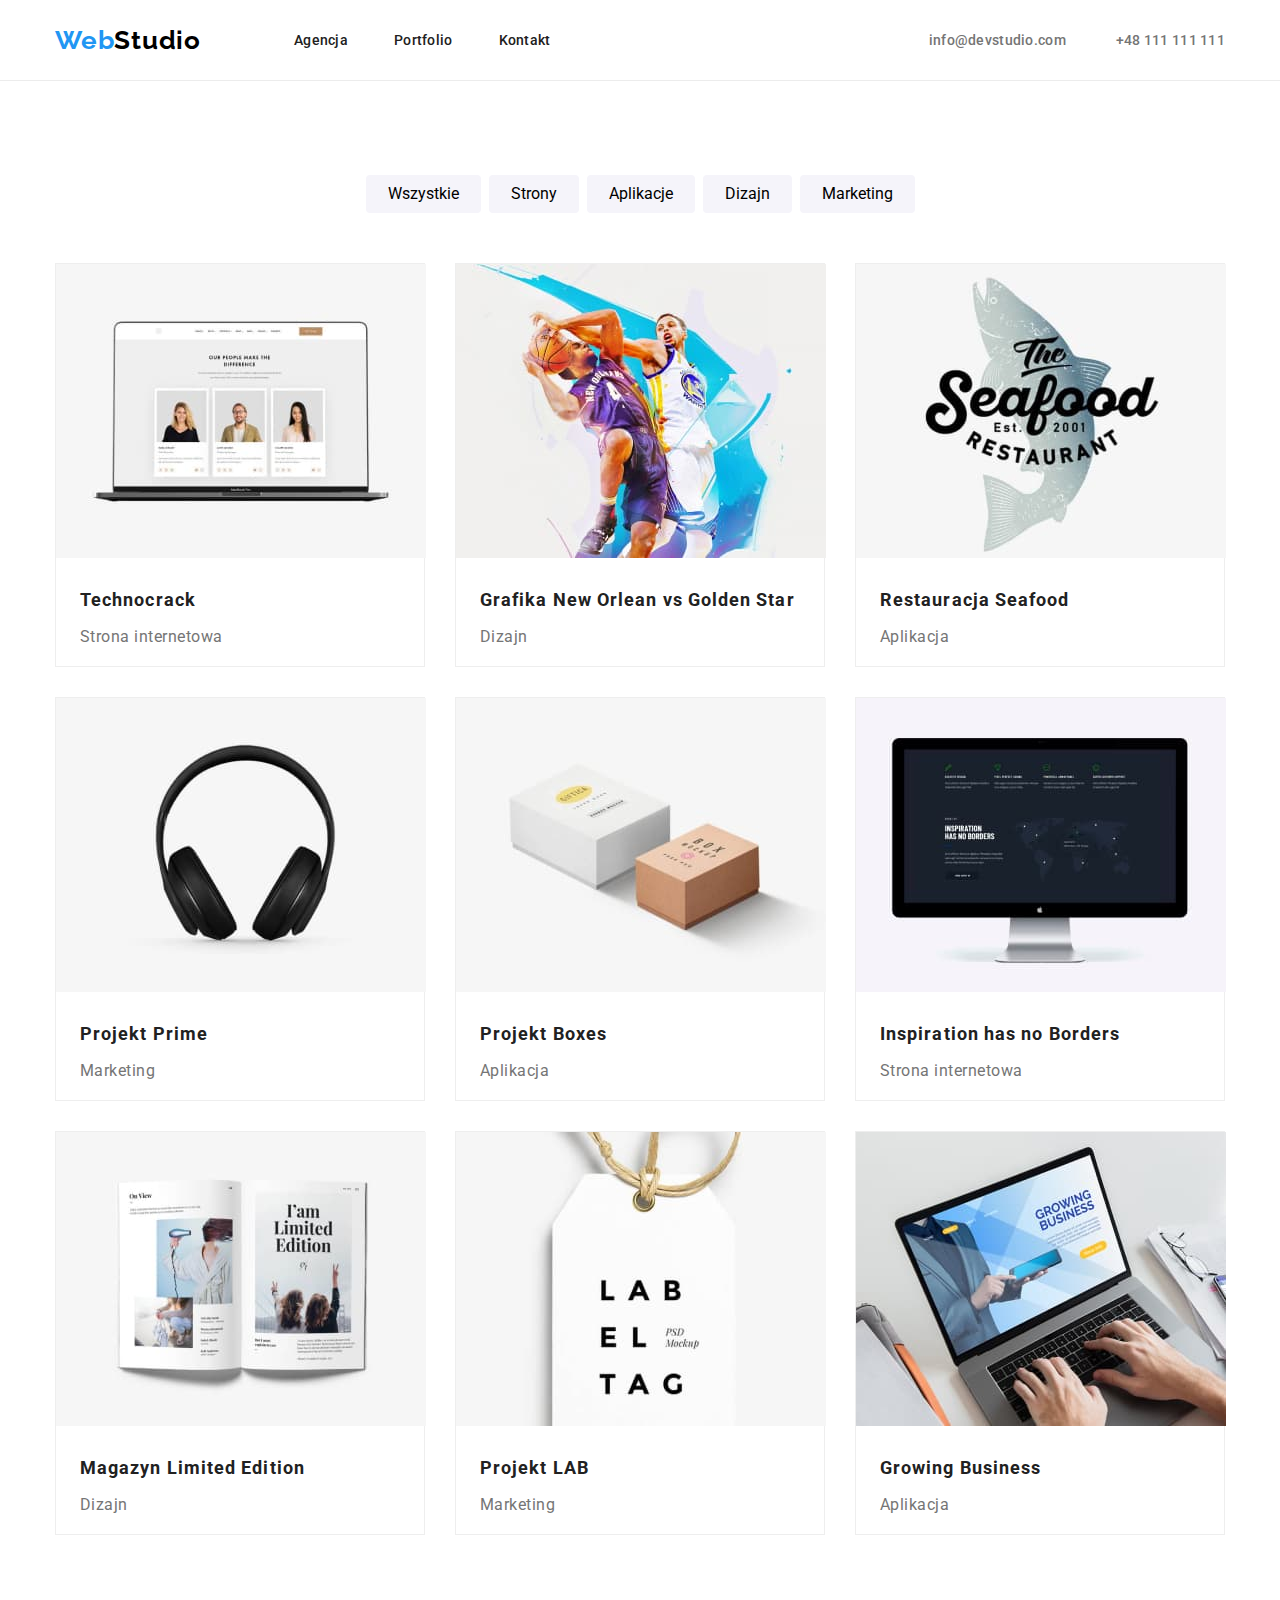
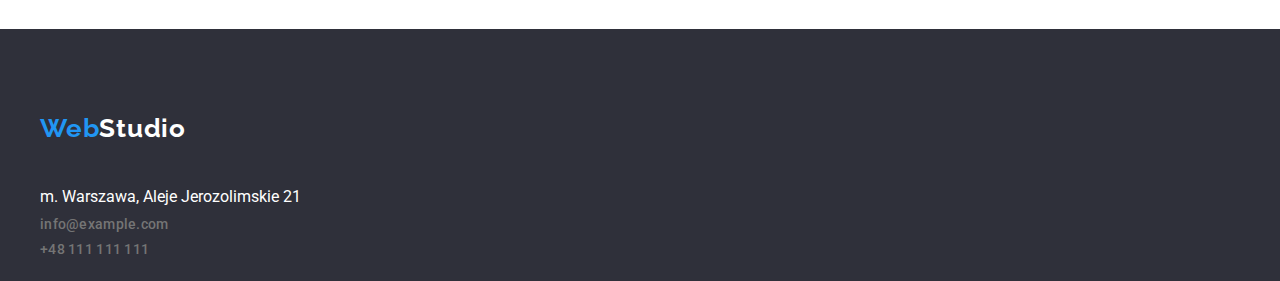
==== commit 52ce59f1: "flex" ====
--- a/portfolio.html
+++ b/portfolio.html
@@ -18,21 +18,26 @@
     <title>Portfolio</title>
   </head>
   <body>
-    <header>
-      <a class="logo" href="./index.html">Web<span style="color: #000000">Studio</span></a>
-      <nav>
-        <ul class="nav_list">
-          <li><a class="nav_link" href="#">Agencja</a></li>
-          <li><a class="nav_link" href="./portfolio.html">Portfolio</a></li>
-          <li><a class="nav_link" href="#">Kontakt</a></li>
-        </ul>
-      </nav>
-      <a class="addres_link" href="mailto:info@devstudio.com">info@devstudio.com</a>
-      <a class="addres_link" href="tel:48111111111">+48 111 111 111</a>
-    </header>
-
-    <div class="filters">
-      <ul class="button_list">
+    <div class="container">
+      <header class="header-box">
+        <a class="logo" href="./index.html">Web<span style="color: #000000">Studio</span></a>
+        <nav class="nav">
+          <ul class="nav-list">
+            <li><a class="nav-link" href="#">Agencja</a></li>
+            <li><a class="nav-link" href="./portfolio.html">Portfolio</a></li>
+            <li><a class="nav-link" href="#">Kontakt</a></li>
+          </ul>
+          <ul class="addres-list">
+            <li><a class="addres-link" href="mailto:info@devstudio.com">info@devstudio.com</a></li>
+            <li><a class="addres-link" href="tel:48111111111">+48 111 111 111</a></li>
+          </ul>
+        </nav>
+      </header>
+      </div>
+      <div class="line"></div>
+      <main>
+    <div class="container">
+      <ul class="button-list">
         <li><button type="button">Wszystkie</button></li>
         <li><button type="button">Strony</button></li>
         <li><button type="button">Aplikacje</button></li>
@@ -40,108 +45,113 @@
         <li><button type="button">Marketing</button></li>
       </ul>
     </div>
-    <main>
+
       <section class="project">
-        <ul class="project_list">
+        <div class="container">
+        <ul class="project-list">
           <li>
-            <figure class="project_figure">
-              <img class="img_project" src="./images/portfolio/website.jpg" alt="website" />
+            <figure class="project-figure">
+              <img class="img-project" src="./images/portfolio/website.jpg" alt="website" />
               <figcaption>
-                <h3 class="project_figure_header">Technocrack</h3>
-                <span class="project_description">Strona internetowa</span>
+                <h3 class="project-figure-header">Technocrack</h3>
+                <span class="project-description">Strona internetowa</span>
               </figcaption>
             </figure>
           </li>
           <li>
-            <figure class="project_figure">
+            <figure class="project-figure">
               <img
-                class="img_project"
-                src="./images/portfolio/basketball_players.jpg"
-                alt="basketball_players"
+                class="img-project"
+                src="./images/portfolio/basketball-players.jpg"
+                alt="basketball players"
               />
               <figcaption>
-                <h3 class="project_figure_header">Grafika New Orlean vs Golden Star</h3>
-                <span class="project_description">Dizajn</span>
+                <h3 class="project-figure-header">Grafika New Orlean vs Golden Star</h3>
+                <span class="project-description">Dizajn</span>
               </figcaption>
             </figure>
           </li>
           <li>
-            <figure class="project_figure">
+            <figure class="project-figure">
               <img
-                class="img_project"
-                src="./images/portfolio/seafood_restaurant.jpg"
-                alt="seafood_restaurant"
+                class="img-project"
+                src="./images/portfolio/seafood-restaurant.jpg"
+                alt="seafood restaurant"
               />
               <figcaption>
-                <h3 class="project_figure_header">Restauracja Seafood</h3>
-                <span class="project_description">Aplikacja</span>
+                <h3 class="project-figure-header">Restauracja Seafood</h3>
+                <span class="project-description">Aplikacja</span>
               </figcaption>
             </figure>
           </li>
           <li>
-            <figure class="project_figure">
-              <img class="img_project" src="./images/portfolio/headphones.jpg" alt="headphones" />
+            <figure class="project-figure">
+              <img class="img-project" src="./images/portfolio/headphones.jpg" alt="headphones" />
               <figcaption>
-                <h3 class="project_figure_header">Projekt Prime</h3>
-                <span class="project_description">Marketing</span>
+                <h3 class="project-figure-header">Projekt Prime</h3>
+                <span class="project-description">Marketing</span>
               </figcaption>
             </figure>
           </li>
           <li>
-            <figure class="project_figure">
-              <img class="img_project" src="./images/portfolio/project_box.jpg" alt="project_box" />
+            <figure class="project-figure">
+              <img class="img-project" src="./images/portfolio/project-box.jpg" alt="project_box" />
               <figcaption>
-                <h3 class="project_figure_header">Projekt Boxes</h3>
-                <span class="project_description">Aplikacja</span>
+                <h3 class="project-figure-header">Projekt Boxes</h3>
+                <span class="project-description">Aplikacja</span>
               </figcaption>
             </figure>
           </li>
           <li>
-            <figure class="project_figure">
-              <img class="img_project" src="./images/portfolio/monitor.jpg" alt="monitor" />
+            <figure class="project-figure">
+              <img class="img-project" src="./images/portfolio/monitor.jpg" alt="monitor" />
               <figcaption>
-                <h3 class="project_figure_header">Inspiration has no Borders</h3>
-                <span class="project_description">Strona internetowa</span>
+                <h3 class="project-figure-header">Inspiration has no Borders</h3>
+                <span class="project-description">Strona internetowa</span>
               </figcaption>
             </figure>
           </li>
           <li>
-            <figure class="project_figure">
-              <img class="img_project" src="./images/portfolio/magazine.jpg" alt="magazine" />
+            <figure class="project-figure">
+              <img class="img-project" src="./images/portfolio/magazine.jpg" alt="magazine" />
               <figcaption>
-                <h3 class="project_figure_header">Magazyn Limited Edition</h3>
-                <span class="project_description">Dizajn</span>
+                <h3 class="project-figure-header">Magazyn Limited Edition</h3>
+                <span class="project-description">Dizajn</span>
               </figcaption>
             </figure>
           </li>
           <li>
-            <figure class="project_figure">
-              <img class="img_project" src="./images/portfolio/tag.jpg" alt="tag" />
+            <figure class="project-figure">
+              <img class="img-project" src="./images/portfolio/tag.jpg" alt="tag" />
               <figcaption>
-                <h3 class="project_figure_header">Projekt LAB</h3>
-                <span class="project_description">Marketing</span>
+                <h3 class="project-figure-header">Projekt LAB</h3>
+                <span class="project-description">Marketing</span>
               </figcaption>
             </figure>
           </li>
           <li>
-            <figure class="project_figure">
-              <img class="img_project" src="./images/portfolio/laptop.jpg" alt="laptop" />
+            <figure class="project-figure">
+              <img class="img-project" src="./images/portfolio/laptop.jpg" alt="laptop" />
               <figcaption>
-                <h3 class="project_figure_header">Growing Business</h3>
-                <span class="project_description">Aplikacja</span>
+                <h3 class="project-figure-header">Growing Business</h3>
+                <span class="project-description">Aplikacja</span>
               </figcaption>
             </figure>
           </li>
         </ul>
+        </div>
       </section>
       <footer class="footer">
-        <a class="logo" href="./index.html">Web<span style="color: #ffffff">Studio</span></a>
-        <address>
-          <div class="addres_street">m. Warszawa, Aleje Jerozolimskie 21</div>
-          <a class="addres_link" href="#">info@example.com</a>
-          <a class="addres_link" href="#">+48 111 111 111</a>
+        <div class="footer-container">
+        <a class="footer-logo" href="./index.html">Web<span style="color: #ffffff">Studio</span></a>
+        <address class="address">
+          <div class="addres-street">m. Warszawa, Aleje Jerozolimskie 21</div>
+          <a class="addres-link" href="#">info@example.com</a>
+          <a class="addres-link" href="#">+48 111 111 111</a>
         </address>
+      </div>
       </footer>
+
     </main>
   </body>
 </html>
--- a/css/styles.css
+++ b/css/styles.css
@@ -1,8 +1,35 @@
 body {
     font-family: "roboto", sans-serif;
-}
-
+    margin: 0 auto;
+}
+
+.container {
+    width: 1200px;
+    margin: 0 auto ;
+}
+
+.container-list {
+    width: 1200px;
+    margin: 0 auto ;
+    display: flex;
+    flex-direction: row;
+    align-items: center;
+    justify-content: center;
+}
+.header-box {
+    display: flex;
+    align-items: center;
+    gap: 93px;
+    height: 80px;
+
+}
+
+.line {
+    width: auto;
+    border-bottom: #ECECEC 1px solid;
+}
 .logo {
+    padding-inline-start: 15px;
     font-family: "raleway";
     background-color: transparent;
     text-decoration: none;
@@ -13,7 +40,87 @@
     letter-spacing: 0.03em;
 }
 
-.hero_header {
+.nav-list, .addres-link {
+    font-weight: 500;
+    font-size: 0.875rem; 
+    line-height: 1.1428;
+    letter-spacing: 0.02em;
+}
+
+.nav {
+    display: flex;
+    justify-content: space-between;
+    align-items: center;
+    flex-grow: 1;
+}
+
+.nav-list {
+    list-style-type: none;
+    display: flex;
+    justify-content: space-between;
+    gap: 46px;
+    padding: 0px;
+}
+
+.nav-link {
+    display: flex;
+    text-decoration: none;
+    color: #212121;
+}
+
+.nav-link:hover {
+    color: #2196f3;
+}
+
+.nav-link:active {
+    color: #a52a2a;
+}
+
+.addres-list {
+    margin-right: 15px;
+    padding: 0px;
+    list-style-type: none;
+    display: flex;
+    flex-direction: row;
+    gap: 50px;
+}
+
+.addres-link {
+    background-color: transparent;
+    text-decoration: none;
+    color: #757575;
+    font-style: normal;
+}
+
+.addres-link:hover {
+    color: #2196f3;
+}
+
+.addres-link:active {
+    color: #a52a2a;
+}
+
+.hero {
+    height: 600px;
+    background-color: #2F303A;
+}
+
+.hero-container {
+    height: 600px;
+    width: 1200px;
+    margin: 0 auto;
+    display: flex;
+    flex-direction: column;
+    flex-wrap: nowrap;
+    justify-content: center;  
+    align-items: center; 
+    gap: 30px;
+}
+
+.hero-header {
+    padding: 0px;
+    margin-left: 252px;
+    margin-right: 252px;
     font-weight: 900;
     font-size: 2.75rem;
     line-height: 1.363;
@@ -23,11 +130,7 @@
     color: #FFFFFF;
 }
 
-.hero {
-    background-color: #2F303A;   
-}
-
-.hero_button {
+.hero-button {
     font-weight: 700;
     font-size: 1rem;
     line-height: 1.875;
@@ -43,17 +146,40 @@
     cursor: pointer;
 }
 
-.article_header {
-   font-size: 0.875rem;
-   font-weight: 700;
-}
-
-.article_text {
+.article-list{
+    display: flex;
+    width: 1200px;
+    margin: 0 auto;
+    justify-content: space-between ;
+    align-items: center;
+    gap: 30px;
+    margin-top: 94px;
+    list-style-type: none;
+}
+
+.article-header {
+    font-size: 0.875rem; 
+    line-height: 1.1428;
+    letter-spacing: 0.03em;
+    font-weight: 700;
+}
+
+.article-text {
+    width: 270px;
+    height: 75px;
+    letter-spacing: 0.03em;
     color:#757575 ;
-    font-size: 0.875rem;
-}
-
-.services_header, .team_header {
+    font-size: 0.875rem; 
+    line-height: 1.5rem;
+    letter-spacing: 0.03em;
+}
+
+.services {
+    margin-top: 94px;
+}
+
+.services-header {
+    margin: 0px;
     font-weight: 700;
     font-size: 2.25rem;
     line-height: 1.166;
@@ -62,45 +188,111 @@
     color: #212121;
 }
 
+.services-container {
+    width: 1200px;
+    margin: 0 auto;
+    display: flex;
+    flex-direction: column;
+    justify-content: space-between ;
+    align-items: center;
+    gap: 50px;
+}
+
+.services-list {
+    padding: 0px;
+    list-style-type: none;
+    display: flex;
+    align-items: center;
+    gap: 30px;
+}
+
 .team {
     background: #F5F4FA;
-}
-
-.team_figure_header {
+    height: 648px;
+    margin-top: 94px;
+}
+
+.team-container {
+    margin-top: 94px;
+    width: 1200px;
+    margin: 0 auto;
+    display: flex;
+    flex-direction: column;
+    align-items: center;
+    gap: 50px;
+}
+
+.team-header {
+    font-weight: 700;
+    font-size: 2.25rem;
+    line-height: 1.166;
+    text-align: center;
+    letter-spacing: 0.03em;
+    color: #212121;
+}
+
+.team-list {
+    list-style-type: none;
+    display: flex;
+    align-items: center;
+    gap: 30px;
+    padding: 0;
+}
+
+.team-figure-header {
     font-weight: 500;
     font-size: 1rem;
     line-height: 1.187;
     text-align: center;
     letter-spacing: 0.03em;
     color: 212121;
-}
-
-.team_description {
+    margin-top: 30px;
+    margin-bottom: 10px;
+}
+
+.team-description {
     font-size: 1rem;
-    line-height: 1.187;
+    line-height: 1.187rem;
     text-align: center;
     letter-spacing: 0.03em;
     color: #757575;
-}
-
-.team_figure {
+    margin-top: 0px;
+    margin-bottom: 30px;
+}
+
+.team-figure {
+    margin: 0px;
     width: 270px;
+    height: 368px;
     background: #FFFFFF;
     box-shadow: 0px 1px 3px #0000001f, 0px 1px 1px #00000024, 0px 2px 1px #00000033;
     border-radius: 0px 0px 4px 4px
 }
 
-.img_services, .img_project {
+.img-services, .img-project {
     width: 370px;
     height: 294px;
 }
 
-.img_team {
+.img-team {
     width: 270px;
     height: 260px;
 }
 
+.button-list {
+    display: flex;
+    flex-direction: row;
+    align-items: center;
+    justify-content: center;
+    list-style-type: none;
+    gap: 8px;
+    padding: 0px;
+    margin-top: 94px;
+    margin-bottom: 50px;
+}
+
 button[type="button"] {
+    padding: 6px 22px 6px 22px;
     height: 38px;
     background: #F5F4FA;
     border-radius: 4px;
@@ -118,72 +310,82 @@
     color: #FFFFFF;
 }
 
-.nav_list, .addres_link {
-    font-weight: 500;
-    font-size: 0.875rem; 
-    line-height: 1.1428;
-    letter-spacing: 0.02em;
-}
-
-.nav_link {
-    background-color: transparent;
-    text-decoration: none;
-    color: #212121;
-}
-
-.nav_link:hover {
-    color: #2196f3;
-}
-
-.nav_link:active {
-    color: #a52a2a;
-}
-
-.addres_link {
-    background-color: transparent;
-    text-decoration: none;
-    color: #757575;
-    font-style: normal;
-}
-
-.addres_link:hover {
-    color: #2196f3;
-}
-
-.addres_link:active {
-    color: #a52a2a;
-}
-
-.nav_list, .article_list, .services_list, .team_list, .button_list, .project_list {
-    list-style-type: none 
-}
-
-.project_figure {
+.project {
+    margin-bottom: 94px;
+}
+
+.project-list {
+    display: flex;
+    flex-wrap: wrap;
+    align-items: center;
+    justify-content: center;
+    list-style-type: none;
+    gap: 30px;
+    padding: 0px;
+}
+.project-figure {
     width: 370px;
+    height: 404px;
     background: #FFFFFF;
     border: 1px solid #EEEEEE;
-}
-
-.project_figure_header {
+    margin: 0px;
+}
+
+.project-figure-header {
+    padding-left: 24px;
     font-weight: 700;
     font-size: 1.125rem;
     line-height: 2;
     letter-spacing: 0.06em;
     color: #212121;
-}
-
-.project_description {
+    margin-top: 20px;
+    margin-bottom: 4px;
+}
+
+.project-description {
+    padding-left: 24px;
     font-size: 1rem;
     line-height: 1.875;
     letter-spacing: 0.03em;
     color: #757575;
+    margin-top: 0px;
+    padding-bottom: 20px;
 }
 
 .footer {
     background-color:#2F303A ;
 }
 
-.addres_street {
+.footer-container {
+    width: 1200px;
+    margin: 0 auto;
+    height: 252px;
+    display: flex;
+    justify-content: space-evenly ;
+    flex-direction: column;
+    align-items: flex-start;
+    gap: 20px;
+}
+
+.footer-logo {
+    margin-top: 60px;
+    font-family: "raleway";
+    background-color: transparent;
+    text-decoration: none;
+    color: #2196F3;
+    font-weight: 700;
+    font-size: 1.625rem;
+    line-height: 1.192;
+    letter-spacing: 0.03em;
+}
+
+.address {
+    display: flex;
+    flex-direction: column;
+    gap: 9px;
+}
+
+.addres-street {
     font-style: normal;
     color: #FFFFFF;
 }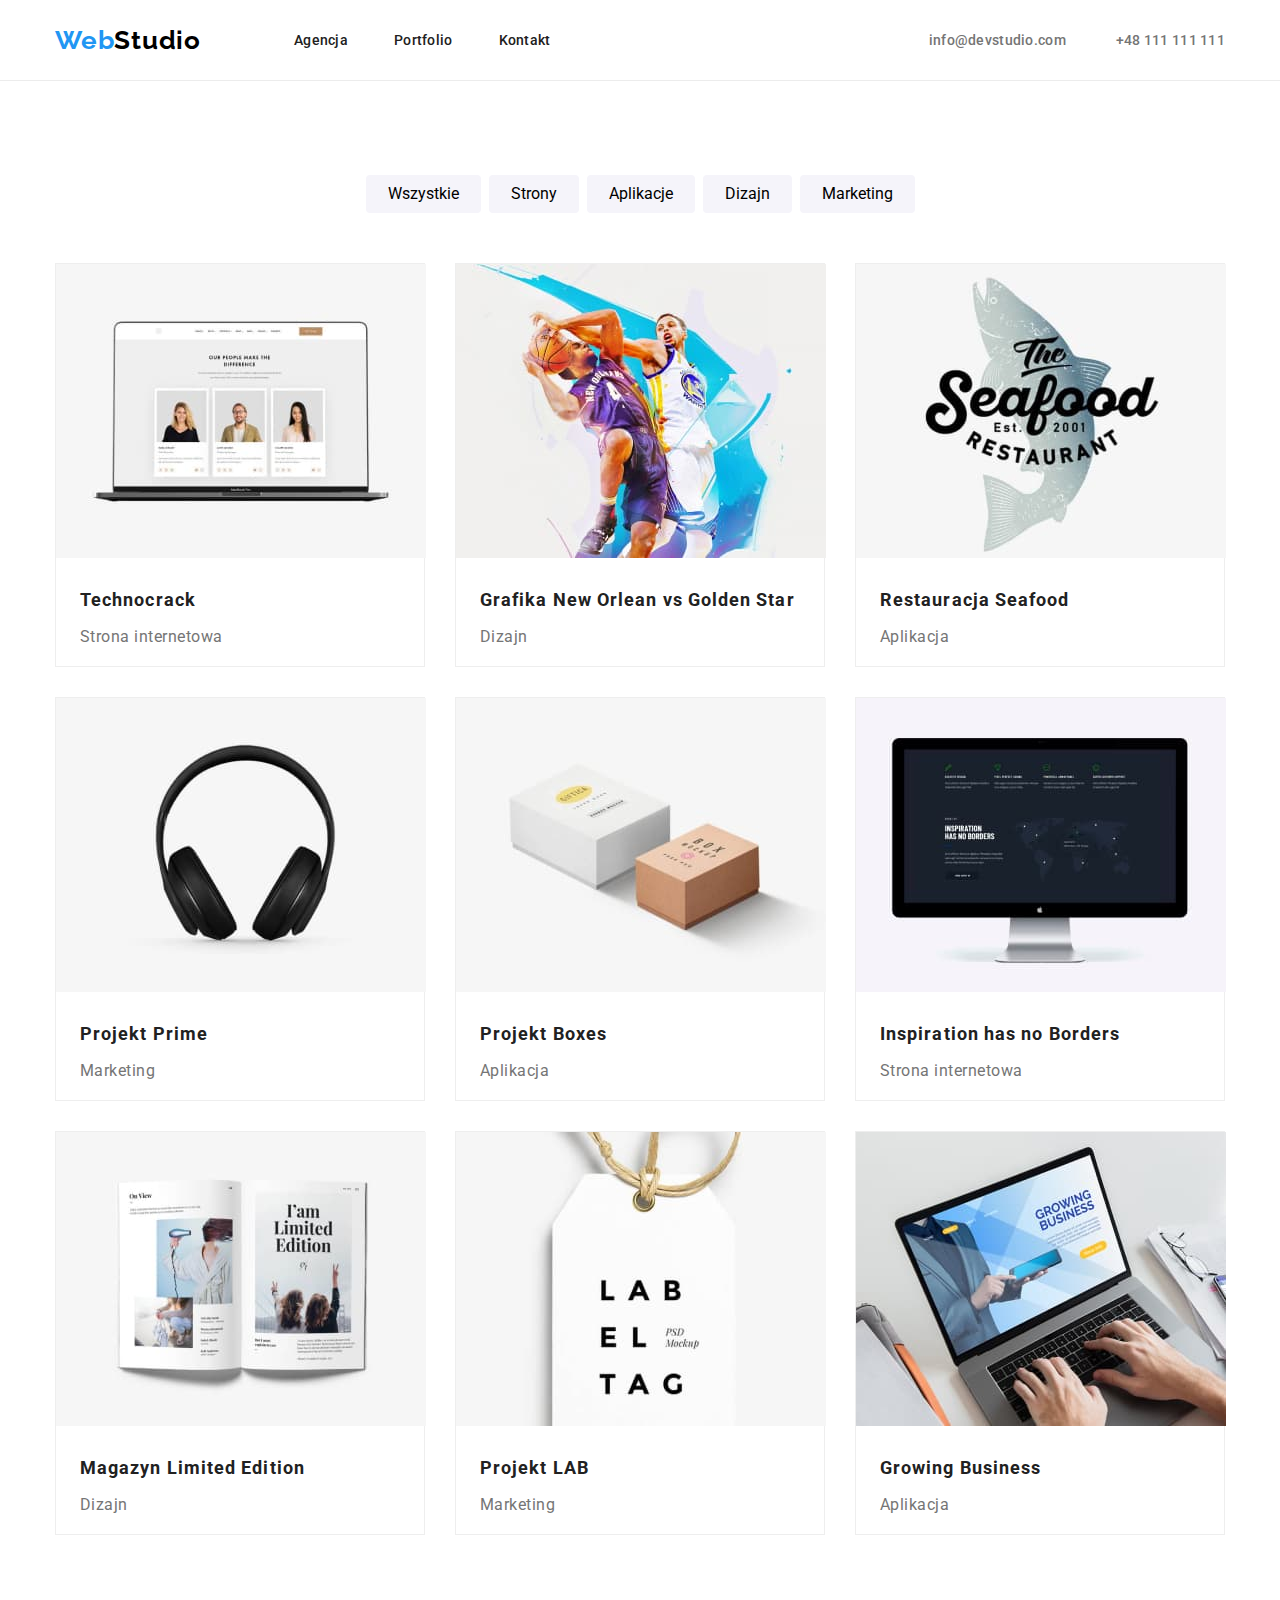
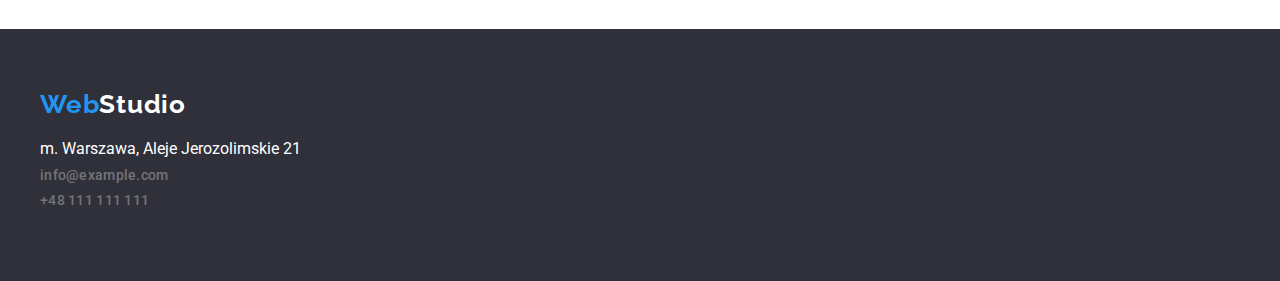
==== commit 9f2cbfb1: "edit color" ====
--- a/portfolio.html
+++ b/portfolio.html
@@ -45,7 +45,6 @@
         <li><button type="button">Marketing</button></li>
       </ul>
     </div>
-
       <section class="project">
         <div class="container">
         <ul class="project-list">
@@ -151,7 +150,6 @@
         </address>
       </div>
       </footer>
-
     </main>
   </body>
 </html>
--- a/css/styles.css
+++ b/css/styles.css
@@ -1,39 +1,51 @@
+:root {
+    --color-purple:  #2196F3;
+    --color-black: #212121;
+    --color-red: #a52a2a;
+    --color-gray: #757575;
+    --color-white: #FFFFFF;
+}
+
+* {
+    font-style: normal;
+    text-decoration: none;
+    margin: 0;
+    padding: 0;
+    list-style: none;
+}
+
 body {
     font-family: "roboto", sans-serif;
-    margin: 0 auto;
 }
 
 .container {
     width: 1200px;
-    margin: 0 auto ;
+    margin: 0 auto;
 }
 
 .container-list {
     width: 1200px;
-    margin: 0 auto ;
     display: flex;
     flex-direction: row;
     align-items: center;
     justify-content: center;
 }
+
 .header-box {
     display: flex;
     align-items: center;
     gap: 93px;
     height: 80px;
-
 }
 
 .line {
-    width: auto;
     border-bottom: #ECECEC 1px solid;
 }
+
 .logo {
     padding-inline-start: 15px;
     font-family: "raleway";
-    background-color: transparent;
-    text-decoration: none;
-    color: #2196F3;
+    color: var(--color-purple);
     font-weight: 700;
     font-size: 1.625rem;
     line-height: 1.192;
@@ -55,49 +67,41 @@
 }
 
 .nav-list {
-    list-style-type: none;
     display: flex;
     justify-content: space-between;
     gap: 46px;
-    padding: 0px;
 }
 
 .nav-link {
     display: flex;
-    text-decoration: none;
-    color: #212121;
+    color: var(--color-black);
 }
 
 .nav-link:hover {
-    color: #2196f3;
+    color: var(--color-purple);
 }
 
 .nav-link:active {
-    color: #a52a2a;
+    color: var(--color-red);
 }
 
 .addres-list {
     margin-right: 15px;
-    padding: 0px;
-    list-style-type: none;
     display: flex;
     flex-direction: row;
     gap: 50px;
 }
 
 .addres-link {
-    background-color: transparent;
-    text-decoration: none;
-    color: #757575;
-    font-style: normal;
+    color: var(--color-gray);
 }
 
 .addres-link:hover {
-    color: #2196f3;
+    color: var(--color-purple);
 }
 
 .addres-link:active {
-    color: #a52a2a;
+    color: var(--color-red);
 }
 
 .hero {
@@ -108,17 +112,16 @@
 .hero-container {
     height: 600px;
     width: 1200px;
-    margin: 0 auto;
     display: flex;
     flex-direction: column;
     flex-wrap: nowrap;
     justify-content: center;  
     align-items: center; 
     gap: 30px;
+    margin: 0 auto;
 }
 
 .hero-header {
-    padding: 0px;
     margin-left: 252px;
     margin-right: 252px;
     font-weight: 900;
@@ -127,7 +130,7 @@
     letter-spacing: 0.06em;
     text-transform: uppercase;
     text-align: center;
-    color: #FFFFFF;
+    color: var(--color-white);
 }
 
 .hero-button {
@@ -137,8 +140,8 @@
     text-align: center;
     letter-spacing: 0.06em;
     border: none;
-    color: #FFFFFF;
-    background: #2196F3;
+    color: var(--color-white);
+    background: var(--color-purple);
     box-shadow: 0px 4px 4px #00000026;
     border-radius: 4px;
     width: 200px;
@@ -149,12 +152,10 @@
 .article-list{
     display: flex;
     width: 1200px;
-    margin: 0 auto;
     justify-content: space-between ;
     align-items: center;
     gap: 30px;
     margin-top: 94px;
-    list-style-type: none;
 }
 
 .article-header {
@@ -168,7 +169,7 @@
     width: 270px;
     height: 75px;
     letter-spacing: 0.03em;
-    color:#757575 ;
+    color:var(--color-gray) ;
     font-size: 0.875rem; 
     line-height: 1.5rem;
     letter-spacing: 0.03em;
@@ -179,28 +180,25 @@
 }
 
 .services-header {
-    margin: 0px;
     font-weight: 700;
     font-size: 2.25rem;
     line-height: 1.166;
     text-align: center;
     letter-spacing: 0.03em;
-    color: #212121;
+    color: var(--color-black);
 }
 
 .services-container {
     width: 1200px;
-    margin: 0 auto;
     display: flex;
     flex-direction: column;
     justify-content: space-between ;
     align-items: center;
     gap: 50px;
+    margin: 0 auto;
 }
 
 .services-list {
-    padding: 0px;
-    list-style-type: none;
     display: flex;
     align-items: center;
     gap: 30px;
@@ -215,11 +213,11 @@
 .team-container {
     margin-top: 94px;
     width: 1200px;
-    margin: 0 auto;
     display: flex;
     flex-direction: column;
     align-items: center;
     gap: 50px;
+    margin: 0 auto;
 }
 
 .team-header {
@@ -228,15 +226,13 @@
     line-height: 1.166;
     text-align: center;
     letter-spacing: 0.03em;
-    color: #212121;
+    color: var(--color-black);
 }
 
 .team-list {
-    list-style-type: none;
-    display: flex;
-    align-items: center;
-    gap: 30px;
-    padding: 0;
+    display: flex;
+    align-items: center;
+    gap: 30px;
 }
 
 .team-figure-header {
@@ -255,16 +251,15 @@
     line-height: 1.187rem;
     text-align: center;
     letter-spacing: 0.03em;
-    color: #757575;
+    color: var(--color-gray);
     margin-top: 0px;
     margin-bottom: 30px;
 }
 
 .team-figure {
-    margin: 0px;
     width: 270px;
     height: 368px;
-    background: #FFFFFF;
+    background: var(--color-white);
     box-shadow: 0px 1px 3px #0000001f, 0px 1px 1px #00000024, 0px 2px 1px #00000033;
     border-radius: 0px 0px 4px 4px
 }
@@ -284,9 +279,7 @@
     flex-direction: row;
     align-items: center;
     justify-content: center;
-    list-style-type: none;
     gap: 8px;
-    padding: 0px;
     margin-top: 94px;
     margin-bottom: 50px;
 }
@@ -300,14 +293,14 @@
 }
 
 button[type="button"]:hover {
-    background-color: #2196F3;
-    color: #FFFFFF;
+    background-color: var(--color-purple);
+    color: var(--color-white);
     cursor: pointer;
 }
 
 button[type="button"]:focus {
-    background-color: #2196F3;
-    color: #FFFFFF;
+    background-color: var(--color-purple);
+    color: var(--color-white);
 }
 
 .project {
@@ -319,16 +312,14 @@
     flex-wrap: wrap;
     align-items: center;
     justify-content: center;
-    list-style-type: none;
-    gap: 30px;
-    padding: 0px;
-}
+    gap: 30px;
+}
+
 .project-figure {
     width: 370px;
     height: 404px;
-    background: #FFFFFF;
+    background: var(--color-white);
     border: 1px solid #EEEEEE;
-    margin: 0px;
 }
 
 .project-figure-header {
@@ -347,7 +338,7 @@
     font-size: 1rem;
     line-height: 1.875;
     letter-spacing: 0.03em;
-    color: #757575;
+    color: var(--color-gray);
     margin-top: 0px;
     padding-bottom: 20px;
 }
@@ -358,21 +349,18 @@
 
 .footer-container {
     width: 1200px;
-    margin: 0 auto;
     height: 252px;
     display: flex;
-    justify-content: space-evenly ;
     flex-direction: column;
     align-items: flex-start;
     gap: 20px;
+    margin: 0 auto;
 }
 
 .footer-logo {
     margin-top: 60px;
     font-family: "raleway";
-    background-color: transparent;
-    text-decoration: none;
-    color: #2196F3;
+    color: var(--color-purple);
     font-weight: 700;
     font-size: 1.625rem;
     line-height: 1.192;
@@ -387,5 +375,5 @@
 
 .addres-street {
     font-style: normal;
-    color: #FFFFFF;
+    color: var(--color-white);
 }